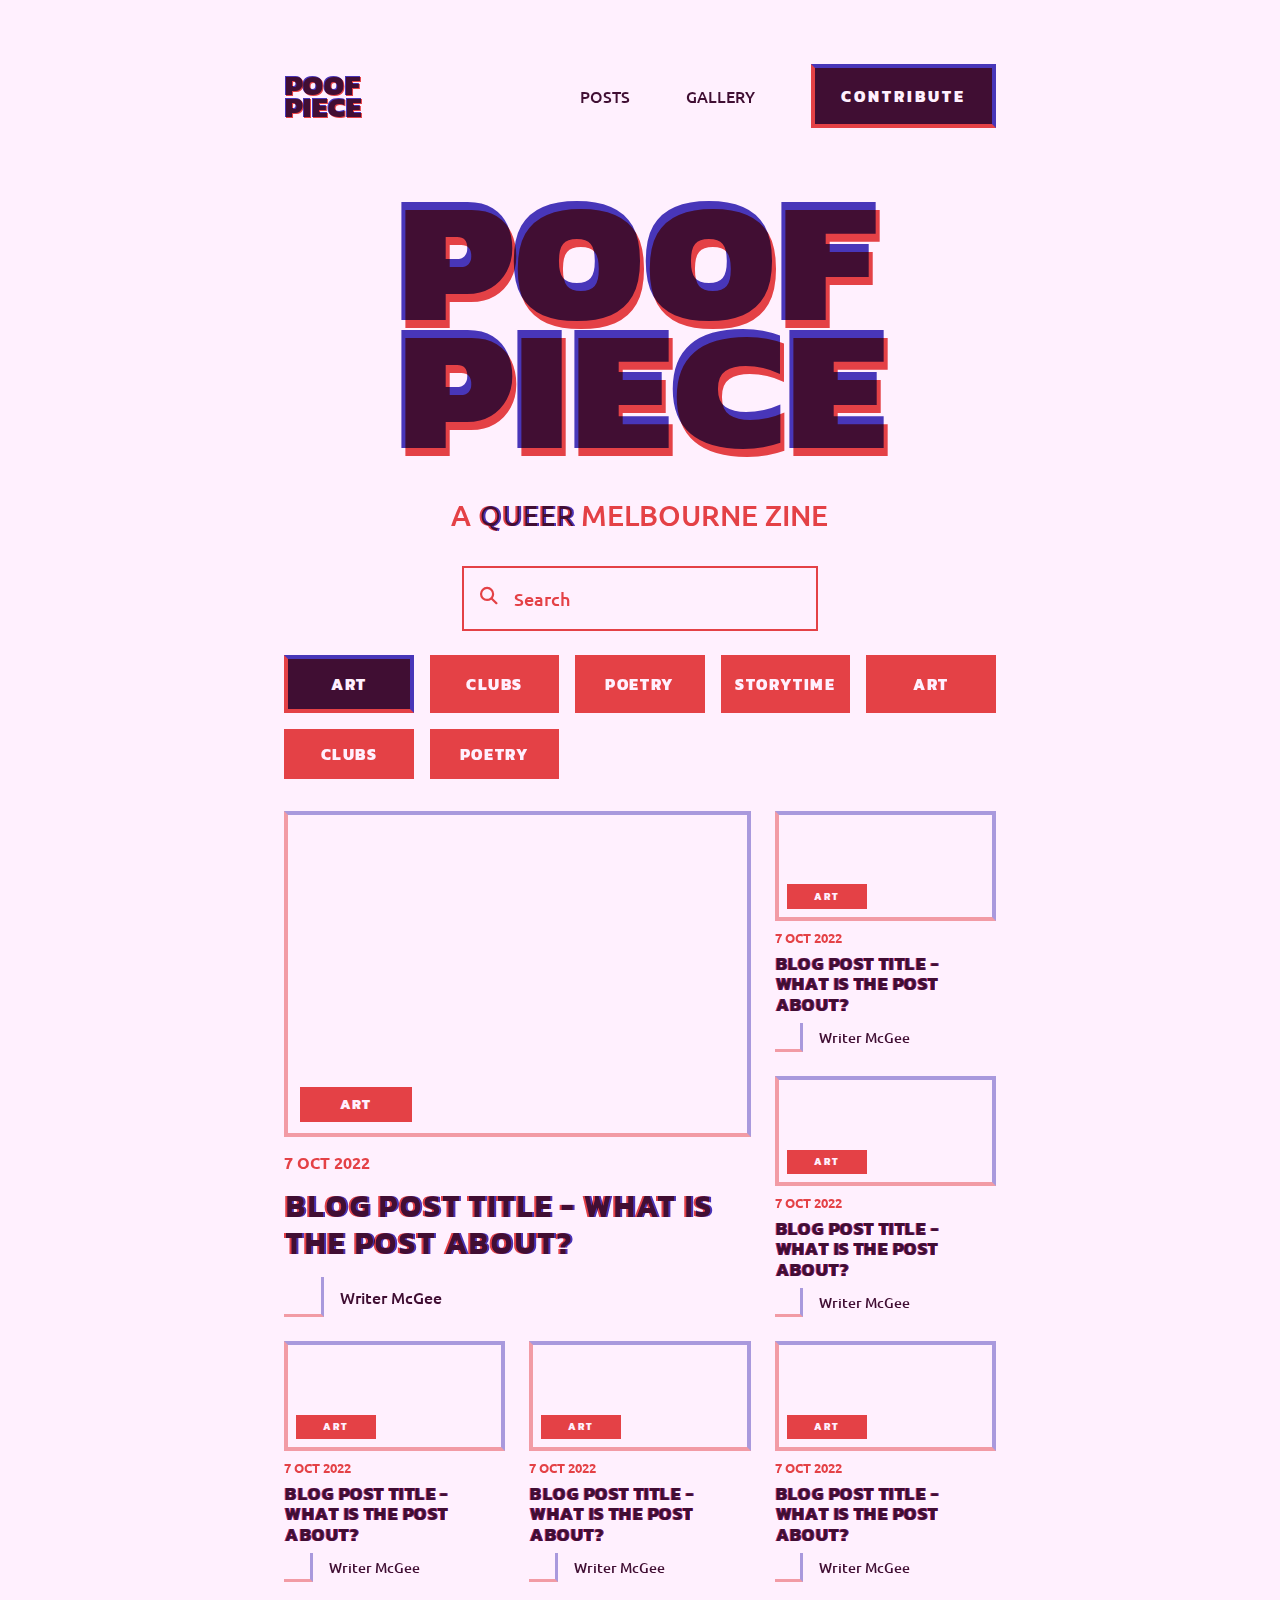
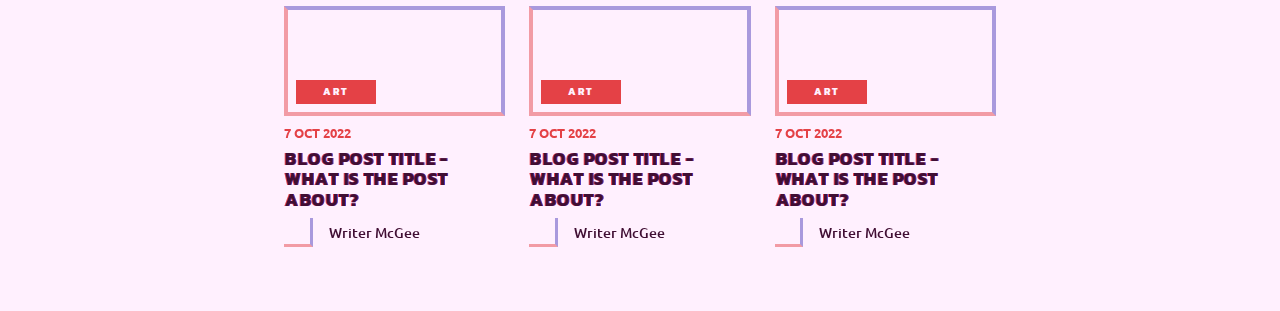
==== index.html @ 09a467b0 "first commit" ====
<!DOCTYPE html>
<html lang="en">
<head>
    <meta charset="UTF-8">
    <meta http-equiv="X-UA-Compatible" content="IE=edge">
    <meta name="viewport" content="width=device-width, initial-scale=1.0">
    <title>Poof Piece - A Melbourned Based Queer Zine</title>
    <!-- fonts -->
    <link rel="preconnect" href="https://fonts.googleapis.com">
    <link rel="preconnect" href="https://fonts.gstatic.com" crossorigin>
    <link href="https://fonts.googleapis.com/css2?family=Kanit:wght@500;600;700;800;900&family=Ubuntu:wght@300;400;500;700&display=swap" rel="stylesheet">
    <!-- font-awesome -->
    <link
      rel="stylesheet"
      href="https://cdnjs.cloudflare.com/ajax/libs/font-awesome/6.1.1/css/all.min.css"
    />
    <!-- main css -->
    <link rel="stylesheet" href="styles.css" />
    <script src="nav.js" defer></script>
</head>

<div class="grid-container">

    <header class="primary-header flex blog-header">

        <div class="poof-piece-logo">
            <a href="/index.html">
                <!-- aria-hidden makes sure screen readers dont read the duplicate text -->
                <div class="text-layer-logo back-div red small-offset">
                    <h3 aria-hidden="true">POOF</h3>
                    <h3 aria-hidden="true">PIECE</h3>
                </div>
                <div class="text-layer-logo front-div purple">
                    <h3>POOF</h3>
                    <h3>PIECE</h3>
                </div>
            </a>
        </div>

        <!-- sr-only helps accessibility for screen readers -->
        <button class="mobile-nav-toggle" aria-controls="primary-navigation" aria-expanded="false">
            <span class="sr-only">Menu</span>
            <i class="fa-solid fa-bars red back-div small-offset" id="nav-toggle-1"></i>
            <i class="fa-solid fa-bars purple front-div" id="nav-toggle-2"></i>
        </button>

        <!-- Start of navbar -->
        <nav>
             
            <ul class="primary-navigation flex" data-visible="false" id="primary-navigation">
                <div class="paper-tear-effect not-visible"></div>
                <li><a href="/index.html" class="navbar-link navbar-hover">Posts</a></li>
                <li><a href="/gallery.html" class="navbar-link navbar-hover">Gallery</a></li>
                <li><a href="#" class="navbar-link navbar-btn">Contribute</a></li>
            </ul>
 
        </nav>

    </header>

</div>

<div class="nav-black-screen not-visible"></div>

<body>

    <main>

        <div class="splash-container flex">
            <div class="poof-piece-title flex">
                <!-- aria-hidden makes sure screen readers dont read the duplicate text -->
                <div class="text-layer-logo back-div red large-offset">
                    <h1 aria-hidden="true">POOF</h1>
                    <h1 aria-hidden="true">PIECE</h1>
                </div>
                <div class="text-layer-logo front-div purple">
                    <h1>POOF</h1>
                    <h1>PIECE</h1>
                </div>
            </div>

            <h3 class="splash-subtitle">A <span>QUEER</span> MELBOURNE ZINE</h3>
        </div>

        <!-- Background images -->

        <div class="splash-background-images">
            <div class="bg-img bg-img-1"></div>
            <div class="bg-img bg-img-2"></div>
    
        </div>

        <section class="search-and-tags">
            <div class="search-bar flex">
                <i class="fa-solid fa-magnifying-glass"></i>
                <input type="text" placeholder="Search">
            </div>

            <div class="tags-container">
                <div class="tags-wrapper">
                    <div class="blog-tag tag-selected">ART</div>
                    <div class="blog-tag">clubs</div>
                    <div class="blog-tag">poetry</div>
                    <div class="blog-tag">storytime</div>
                    <div class="blog-tag">ART</div>
                    <div class="blog-tag">clubs</div>
                    <div class="blog-tag">poetry</div>
                </div>
     
            </div>
    
        </section>

        <section class="blog-posts">
            
            <!-- start of blog post -->
            <a href="/blog-post.html" class="blog-post flex highlight-post" id="article-1">
                <div class="post-image">
                    <div class="blog-post-tag">art</div>
                </div>
                <p class="blog-date">7 OCT 2022</p>
                <h3 class="blog-post-title">Blog post title - what is the post about?</h3>
                <div class="post-author flex">
                    <div class="author-image light-colour-border"></div>
                    <p class="author-name">Writer McGee</p>
                </div>

            </a>
            <!-- end of blog post -->

            <!-- start of blog post -->
            <article class="blog-post flex" id="article-2">
                <div class="post-image">
                    <div class="blog-post-tag">art</div>
                </div>
                <p class="blog-date">7 OCT 2022</p>
                <h3 class="blog-post-title">Blog post title - what is the post about?</h3>
                <div class="post-author flex">
                    <div class="author-image light-colour-border"></div>
                    <p class="author-name">Writer McGee</p>
                </div>

            </article>
            <!-- end of blog post -->

            <!-- start of blog post -->
            <article class="blog-post flex" id="article-3">
                <div class="post-image">
                    <div class="blog-post-tag">art</div>
                </div>
                <p class="blog-date">7 OCT 2022</p>
                <h3 class="blog-post-title">Blog post title - what is the post about?</h3>
                <div class="post-author flex">
                    <div class="author-image light-colour-border"></div>
                    <p class="author-name">Writer McGee</p>
                </div>

            </article>
            <!-- end of blog post -->

            <!-- start of blog post -->
            <article class="blog-post flex" id="article-4">
                <div class="post-image">
                    <div class="blog-post-tag">art</div>
                </div>
                <p class="blog-date">7 OCT 2022</p>
                <h3 class="blog-post-title">Blog post title - what is the post about?</h3>
                <div class="post-author flex">
                    <div class="author-image light-colour-border"></div>
                    <p class="author-name">Writer McGee</p>
                </div>

            </article>
            <!-- end of blog post -->

            <!-- start of blog post -->
            <article class="blog-post flex" id="article-5">
                <div class="post-image">
                    <div class="blog-post-tag">art</div>
                </div>
                <p class="blog-date">7 OCT 2022</p>
                <h3 class="blog-post-title">Blog post title - what is the post about?</h3>
                <div class="post-author flex">
                    <div class="author-image light-colour-border"></div>
                    <p class="author-name">Writer McGee</p>
                </div>

            </article>
            <!-- end of blog post -->

            <!-- start of blog post -->
            <article class="blog-post flex" id="article-6">
                <div class="post-image">
                    <div class="blog-post-tag">art</div>
                </div>
                <p class="blog-date">7 OCT 2022</p>
                <h3 class="blog-post-title">Blog post title - what is the post about?</h3>
                <div class="post-author flex">
                    <div class="author-image light-colour-border"></div>
                    <p class="author-name">Writer McGee</p>
                </div>

            </article>
            <!-- end of blog post -->

            <!-- start of blog post -->
            <article class="blog-post flex" id="article-4">
                <div class="post-image">
                    <div class="blog-post-tag">art</div>
                </div>
                <p class="blog-date">7 OCT 2022</p>
                <h3 class="blog-post-title">Blog post title - what is the post about?</h3>
                <div class="post-author flex">
                    <div class="author-image light-colour-border"></div>
                    <p class="author-name">Writer McGee</p>
                </div>

            </article>
            <!-- end of blog post -->

            <!-- start of blog post -->
            <article class="blog-post flex" id="article-5">
                <div class="post-image">
                    <div class="blog-post-tag">art</div>
                </div>
                <p class="blog-date">7 OCT 2022</p>
                <h3 class="blog-post-title">Blog post title - what is the post about?</h3>
                <div class="post-author flex">
                    <div class="author-image light-colour-border"></div>
                    <p class="author-name">Writer McGee</p>
                </div>

            </article>
            <!-- end of blog post -->

            <!-- start of blog post -->
            <article class="blog-post flex" id="article-6">
                <div class="post-image">
                    <div class="blog-post-tag">art</div>
                </div>
                <p class="blog-date">7 OCT 2022</p>
                <h3 class="blog-post-title">Blog post title - what is the post about?</h3>
                <div class="post-author flex">
                    <div class="author-image light-colour-border"></div>
                    <p class="author-name">Writer McGee</p>
                </div>

            </article>
            <!-- end of blog post -->

            
 
        </section>







    </main>

    
    
    
</body>

</html>
---- styles.css ----
* {
    box-sizing: border-box;
    margin: 0;
    padding: 0;
    font-family: 'Ubuntu', sans-serif;
}

/* Fonts */
h1, h2, h3, h4 {
    font-family: 'Kanit', sans-serif;
}

/* Default styles */

:root {
    /* colours */
    --red: #E44146;
    --purple: #4836B9;
    --light-pink: #FFF0FE;
    --light-pink2: #EADBE9;
    --dark-purple: #400E33;
    --transition: 0.3s ease-in-out all;

    /* grids */
    --desktop-grid: 2fr auto minmax(600px, 5fr) 2fr;
    --tablet-grid: 0.8fr 4fr 0.8fr;

}

body {
    background-color: var(--light-pink) !important;
    background: rgba(255, 255, 255, 0) url(/images/marjan-blan-marjanblan-_kUxT8WkoeY-unsplash.jpg) center center/cover repeat;
    overflow-x: hidden !important;
}

.flex {
    display: flex;
    gap: var(--gap, 2rem);
}

.sr-only {
    position: absolute;
    width: 1px;
    height: 1px;
    padding: 0;
    margin: -1px;
    overflow: hidden;
    clip: rect(0,0,0,0);
    border: 0;
}

/*__________________ NAVIGATION BAR __________________*/
/* Used this vid: https://www.youtube.com/watch?v=HbBMp6yUXO0&ab_channel=KevinPowell */

/* Desktop size */

.poof-piece-logo {
    /* margin: 2rem; */
}

.poof-piece-logo a {
    text-transform: uppercase;
    text-decoration: none;
}

a {
    all: unset;
    cursor: pointer;
}

.poof-piece-logo a h3 {
    font-weight: 900;
    font-size: 1.5rem;
    line-height: 75%;
}

.front-div {
    position: relative;
    mix-blend-mode: multiply;
}

.back-div {
    position: absolute;
}

.purple {
    color: var(--purple);
}

.red {
    color: var(--red);
}

.colour-border {
    border-bottom: 4px solid var(--red);
    border-left: 4px solid var(--red);
    border-top: 4px solid var(--purple);
    border-right: 4px solid var(--purple);
}

.light-colour-border {
    border-bottom: 4px solid #e441467a;
    border-left: 4px solid #e441467a;
    border-top: 4px solid #4736b976;
    border-right: 4px solid #4736b976;
}

.not-visible {
    display: none;
}


.primary-header {
    align-items: center;
    justify-content: space-between;
    margin: 2rem 0;
}

.primary-navigation li {
    list-style-type: none;
}

.navbar-link {
    color: var(--dark-purple);
    text-transform: uppercase;
    text-decoration: none;
    font-weight: 500;
}

.background-multiply {
    background-blend-mode: multiply;
}

.multiply {
    mix-blend-mode: multiply;
}

.background-red {
    background-color: var(--red);
}

.background-purple {
    background-color: var(--purple);
}

.small-offset {
    margin-top: 1px;
    margin-left: 1px;
}

.medium-offset {
    margin-top: 4px;
    margin-left: 4px;
}

.large-offset {
    margin-top: 8px;
    margin-left: 8px;
}

.mobile-nav-toggle {
    display: none;
}

/* Tablet and mobile size */

@media screen and (max-width: 1200px) {

    .primary-navigation {
        position: fixed;
        z-index: 1000;
        inset: 0 0 0 50%;
        background-color: var(--light-pink);
        flex-direction: column;
        padding: min(30vh, 8rem) 4rem min(30vh, 8rem) 2rem;
        --gap: 2rem;
        transform: translateX(100%);
        transition: var(--transition);
        
    }

    .primary-navigation .navbar-link {
        font-size: 1.2rem;
    }

    .primary-navigation[data-visible="true"] {
        transform: translateX(0%);
    }

    .mobile-nav-toggle {
        display: block;
        position: absolute;
        z-index: 9999;
        border: none;
        background-color: #400e3300;
        width: 3rem;
        aspect-ratio: 1;
        top: 2rem;
        right: 2rem;
    }

    .mobile-nav-toggle i {
        font-size: 2rem;
    }

    .nav-black-screen {
        position: fixed;
        z-index: 900;
        top: 0;
        left: 0;
        background-color: #0F000B;
        opacity: 0.9;
        width: 100vw;
        height: 100vh;
        transition: 0.3ms ease-out;
    }

    .poof-piece-logo {
        margin: 0 2rem;
    }

    .paper-tear-effect {
        background-color: red;
        background: rgba(255, 255, 255, 0) url(/images/1-pink.png) center center/cover no-repeat;
        position: inherit;
        top: 0;
        left: -8rem;
        height: 100vh;
        width: 9rem;
        z-index: -1;
        
    }
    
}

/* Tablet size */
@media screen and (min-width: 768px) {

    .primary-navigation {
        padding: min(30vh, 10rem) 10rem min(30vh, 10rem) 5rem;
        --gap: 3rem; 

    }


    .primary-navigation .navbar-link {
        font-size: 1.4rem;
    }


}

/* Desktop size */
@media screen and (min-width: 1200px) {

    .primary-navigation {
        padding: 0;
        --gap: 3.5rem; 
        align-items: center;

    }

    .grid-container {
        display: grid;
        grid-template-columns: var(--desktop-grid);
    }

    .primary-header {
        grid-column: 3;
        margin: 4rem 0;
    }

    .poof-piece-logo a h3 {
        font-size: 1.8rem;
        line-height: 75%;
    }

    .primary-navigation .navbar-link {
        font-size: 1rem;
    }

    .poof-piece-logo {
        margin: 0;
    }

    .navbar-hover::before {
        content: '';
        display: block;
        height: 5px;
        background: var(--red);
        position: absolute;
        bottom: -.8em;
        left: 0;
        right: 0;
        transform: scale(0, 1);
        mix-blend-mode: multiply;
        /* transform-origin: left; */
        transition: transform ease-in-out 255ms;
    }

    .navbar-hover::after {
        content: '';
        display: block;
        height: 5px;
        background: var(--purple);
        position: absolute;
        bottom: -.9em;
        left: 0;
        right: 0;
        transform: scale(0, 1);
        mix-blend-mode: multiply;
        /* transform-origin: left; */
        transition: transform ease-in-out 255ms;
    }

    .navbar-hover {
        position: relative;
    }

    .navbar-hover:hover::before {
        transform: scale(1, 1);
    }

    .navbar-hover:hover::after {
        transform: scale(1, 1);
    }

    .navbar-btn {
        background-color: var(--dark-purple);
        font-family: 'Kanit', sans-serif;
        font-weight: 800;
        letter-spacing: 3px;
        padding: 1rem 1.6rem;
        color: var(--light-pink);
        position: relative;
        transition: var(--transition);
        display: block;
        border-bottom: 4px solid var(--red);
        border-left: 4px solid var(--red);
        border-top: 4px solid var(--purple);
        border-right: 4px solid var(--purple);
        
        
    }

    .navbar-btn:hover {
        transform: scale(1.03);
        border-bottom: 4px solid var(--purple);
        border-left: 4px solid var(--purple);
        border-top: 4px solid var(--red);
        border-right: 4px solid var(--red);
    }


    .paper-tear-effect {
        display: none;
    }
   
}

/*__________________ SPLASH SECTION __________________*/

/* Mobile size */

main {
    padding: 0 2rem 0 2rem;
}

.splash-container {
    flex-direction: column;
    align-items: center;
    margin-top: 4rem;
}

.poof-piece-title h1 {
    font-size: calc(100vw / 3);
    font-weight: 900;
    line-height: 70%;

}

.poof-piece-title {
    justify-content: center;
}

.splash-subtitle {
    color: var(--red);
    font-family: 'Ubuntu', sans-serif;
    font-size: 1.3rem;
    font-weight: 500;
    margin-top: 1rem;
}

.splash-subtitle span {
    position: relative;
}

.splash-subtitle span::after {
    position: absolute;
    content: 'QUEER';
    top: 0;
    left: 2px;
    color: var(--purple);
    mix-blend-mode: multiply;
}

.splash-background-images {
    z-index: -999999;
}

.bg-img {
    opacity: 30%;
    mix-blend-mode: multiply;
    position: absolute;
    z-index: -999999;
}


.bg-img-1 {
    background: rgba(0, 0, 0, 0) url(images/bg_img1\ copy.png) center center/cover no-repeat;
    width: 50vw;
    height: 60vh;
    top: 0;
    left: 0;
}
    
.bg-img-2 {
    background: rgba(0, 0, 0, 0) url(images/bg_img2\ copy.png) center center/cover no-repeat;
    width: 40vw;
    height: 30vh;
    top: 0;
    left: 10rem;
}



/* Tablet size */
@media screen and (min-width: 768px) {

    main {
        display: grid;
        grid-template-columns: var(--tablet-grid);
        padding: 0;
    }

    .splash-container {
        grid-column: 2;
        margin-top: 2rem;
    }

    .poof-piece-title h1 {
        font-size: calc(100vw / 5);
    }

    .splash-subtitle {
        font-size: 1.8rem;
    }
        
    .bg-img-2 {
        width: 30vw;
        height: 20vh;
        left: 15rem;
    }

    .poof-piece-title {
        z-index: -1;
    }

}

/* Desktop size */
@media screen and (min-width: 1200px) {

    main {
        grid-template-columns: var(--desktop-grid);
    }

    .splash-container {
        grid-column: 3;
        overflow: hidden;
        margin-top: 0;
        
    }

    .poof-piece-title h1 {
        font-size: calc(100vw / 7);
    }
    
}

/*__________________ SEARCH AND TAGS SECTION __________________*/

/* Mobile size */

input {
    all: unset;
}

.search-bar input {
    display: flex;
    width: 100%;
}

.search-bar input::placeholder {
    color: var(--red);
}

.search-bar {
    --gap: 1rem;
    border: 2px solid var(--red);
    padding: 1.2rem 1rem;
    margin-top: 2rem;
    color: var(--dark-purple);
    font-weight: 500;
    font-size: 1.1rem;
}

.search-bar i {
    color: var(--red);
}

.tags-wrapper {
    max-height: 4rem;
    display: flex;
    overflow-x: auto;
    overflow-y: visible;
    position: relative;
    margin-top: 3.5rem;
    bottom: 2rem;
    /* left: 1rem; */
    gap: 1rem;
    /* background-color: blue; */
    /* width: 100vw; */
    overflow-y: visible;
}

.tags-wrapper::-webkit-scrollbar {
    width: 0px;
}

.blog-tag {
    color: var(--light-pink);
    display: flex;
    background-color: var(--red);
    font-family: 'Kanit', sans-serif;
    letter-spacing: 0.1em;
    font-size: 1.2rem;
    text-transform: uppercase;
    align-items: center;
    justify-content: center;
    padding-top: 0.8rem;
    padding-bottom: 0.8rem;
    padding-left: 0.5rem;
    padding-right: 0.5rem;
    min-width: 9rem;
    font-weight: 800;
    text-align: center;
    transition: var(--transition);
    overflow-y: visible;
    cursor: pointer;
}

.blog-tag:hover {
    transform: scale(1.04);
    background-color: var(--dark-purple);
    
}

.tag-selected {
    background-color: #400E33;
    position: relative;
    overflow-y: visible;
    border-bottom: 4px solid var(--red);
    border-left: 4px solid var(--red);
    border-top: 4px solid var(--purple);
    border-right: 4px solid var(--purple);

}

/* Tablet size */
@media screen and (min-width: 768px) {

    .search-and-tags {
        display: flex;
        grid-column: 2;
        justify-content: center;
        flex-direction: column;
        align-items: center;
    }

    .search-bar {
        width: 60%;
    }

    .tags-wrapper {
        display: grid;
        grid-template-columns: 1fr 1fr 1fr 1fr;
        overflow-x: unset;
        max-height: unset;
    }

    .tags-container {
        width: 100%;
    }

    .blog-tag {
        font-size: 1rem;
        min-width: unset;
    }
}

/* Desktop size */
@media screen and (min-width: 1200px) {

    .search-and-tags {
        grid-column: 3;
    }

    .search-bar {
        width: 50%;
    }

    .tags-wrapper {
        grid-template-columns: 1fr 1fr 1fr 1fr 1fr;
    }
}

/*__________________ BLOG POSTS SECTION __________________*/

/* Mobile size */

.blog-post {
    flex-direction: column;
    --gap: 0.5rem;
    margin-bottom: 1.5rem;
    cursor: pointer;
    transition: var(--transition);
    justify-content: space-between;
}

.post-image {
    width: 100%;
    background-color: red;
    aspect-ratio: 1 / 0.5;
    background: rgb(255, 255, 255) url(/images/image-solid.png) center center/cover no-repeat;
    position: relative;
    border-bottom: 4px solid #e441467a;
    border-left: 4px solid #e441467a;
    border-top: 4px solid #4736b976;
    border-right: 4px solid #4736b976;
}

/* Individual post images */

#article-1 .post-image {
    background: rgba(255, 255, 255, 0) url(/images/pascal-bernardon-67sx2qVE048-unsplash.jpg) center center/cover no-repeat;
}

#article-2 .post-image {
    background: rgba(255, 255, 255, 0) url(/images/europeana-5TK1F5VfdIk-unsplash.jpg) center center/cover no-repeat;
}

#article-3 .post-image {
    background: rgba(255, 255, 255, 0) url(/images/monica-garniga-XClNDg9Z9Ag-unsplash.jpg) center center/cover no-repeat;
}

#article-4 .post-image {
    background: rgba(255, 255, 255, 0) url(/images/mika-dUaf3cHs9Xk-unsplash.jpg) center center/cover no-repeat;
}

#article-5 .post-image {
    background: rgba(255, 255, 255, 0) url(/images/jens-schwan-7-TyF05u5Ww-unsplash.jpg) center center/cover no-repeat;
}

#article-6 .post-image {
    background: rgba(255, 255, 255, 0) url(/images/ankit-verma--k8CMLIhG6E-unsplash.jpg) center center/cover no-repeat;
}

.blog-post-tag {
    background-color: var(--red);
    color: var(--light-pink);
    display: flex;
    width: 7rem;
    position: absolute;
    bottom: 0;
    margin-bottom: 0.7rem;
    margin-left: 0.7rem;
    align-items: center;
    justify-content: center;
    padding-top: 0.4rem;
    padding-bottom: 0.4rem;
    font-family: 'Kanit', sans-serif;
    text-transform: uppercase;
    font-weight: 800;
    font-size: 0.9rem;
    letter-spacing: 1px;
}

.blog-date {
    color: var(--red);
    font-weight: 700;
    margin-top: 0.5rem;
}

.blog-post-title {
    text-transform: uppercase;
    font-weight: 800;
    font-size: 1.7rem;
    letter-spacing: 0.025em;
    line-height: 115%;
    color: var(--red);
    position: relative;
}

.blog-post-title::after {
    position: absolute;
    content: 'Blog post title - what is the post about?';
    top: 0;
    left: 2px;
    color: var(--purple);
    mix-blend-mode: multiply;
}

.post-author {
    align-items: center;
    --gap: 1rem;
}

.author-image {
    background-color: #400E33;
    height: 2.5rem;
    aspect-ratio: 1 / 1;
    background: rgba(255, 255, 255, 0) url(/images/michael-dam-mEZ3PoFGs_k-unsplash.jpg) center center/cover no-repeat;
    border-width: 3px;
    border-top: unset;
    border-left: unset;
}

.author-name {
    color: var(--dark-purple);
    font-weight: 500;
}

/* Tablet size */
@media screen and (min-width: 768px) {

    .blog-posts {
        grid-column: 2;
        display: grid;
        grid-template-columns: 1fr 1fr 1fr 1fr 1fr 1fr;
        gap: 1.5rem;
        margin-bottom: 4rem;
    }

    .blog-post {
        grid-column: span 2;
        margin-bottom: unset;
    }

    .blog-post-title {
        font-size: 1.1rem;
    }

    .blog-post-title::after {
        left: 1px;
    }

    .blog-date {
        font-size: 0.8rem;
        margin-top: unset;
    }

    .author-image {
        height: 1.8rem;
    }

    .blog-post-tag {
        font-size: 0.6rem;
        margin-bottom: 0.5rem;
        margin-left: 0.5rem;
        letter-spacing: 2px;
        width: 5rem;
        padding-top: 0.3rem;
        padding-bottom: 0.3rem;
    }

    .author-name {
        font-size: 0.9rem;
    }

    /* Highlighted post */

    .highlight-post {
        grid-column: 1 / span 4;
        grid-row: 1 / span 2;
    }

    .highlight-post .blog-post-tag {
        width: 7rem;
        margin-bottom: 0.7rem;
        margin-left: 0.7rem;
        padding-top: 0.4rem;
        padding-bottom: 0.4rem;
        font-weight: 800;
        font-size: 0.9rem;
        letter-spacing: 1px;
    }

    .highlight-post .blog-post-title::after {
        left: 2px;
    }

    .highlight-post .post-image {
        aspect-ratio: 1 / 0.7;
    }

    .highlight-post .blog-post-title {
        font-size: 2rem;
    }

    .highlight-post .blog-date {
        font-size: 1rem;
    }

    .highlight-post .author-image {
        height: 2.5rem;
    }

    .highlight-post .author-name {
        font-size: 1rem;
    }
}

/* Desktop size */
@media screen and (min-width: 1200px) {

    .blog-posts {
        grid-column: 3;
    }
}

/*__________________ ART GALLERY __________________*/

/* Mobile size */

.gallery-title {
    font-weight: 900;
    font-size: 3rem;
    line-height: 100%;
    color: var(--red);
    position: relative;
}

.gallery-title::after {
    position: absolute;
    content: 'ART GALLERY';
    top: 0;
    left: 3px;
    color: var(--purple);
    mix-blend-mode: multiply;
}

.gallery-subtitle {
    color: var(--dark-purple);
    font-weight: 500;
    margin-top: 1rem;
    margin-bottom: 2rem;
}

.gallery-grid {
    width: 100%;
    display: grid;
    grid-template-columns: 1fr 1fr;
}

.gallery-img {
    background-color: red;
    aspect-ratio: 1 / 1;
    position: relative;
    transition: var(--transition);
    cursor: pointer;
}

.gallery-img-info {
    transition: var(--transition);
    position: absolute;
    width: 100%;
    height: 100%;
    background-color: var(--dark-purple);
    opacity: 0;
    z-index: 1;
    display: flex;
    align-items: center;
    justify-content: center;
    flex-direction: column;
    gap: 1rem;
}

.gallery-img-info h4, h5 {
    opacity: 1;
    color: var(--light-pink);
}

.gallery-img-info h4 {
    text-transform: uppercase;
    font-weight: 800;
    font-size: 1.3rem;
    position: relative;
}

.gallery-img-info h4::after {
    position: absolute;
    z-index: -1;
    content: 'ARTWORK NAME';
    top: 2px;
    left: 0px;
    color: var(--red);
}

.gallery-img-info h5 {
    font-weight: 500;
    font-size: 1.1rem;
    position: relative;
}

.gallery-img-info h5::after {
    position: absolute;
    z-index: -1;
    content: 'Artist Name';
    top: 2px;
    left: 0px;
    color: var(--purple);
}

.gallery-img:hover .gallery-img-info {
    opacity: 0.85;
}

/* Individual post images */

#image-1 {
    background: rgba(255, 255, 255, 0) url(/images/pascal-bernardon-67sx2qVE048-unsplash.jpg) center center/cover no-repeat;
}

#image-2 {
    background: rgba(255, 255, 255, 0) url(/images/europeana-5TK1F5VfdIk-unsplash.jpg) center center/cover no-repeat;
}

#image-3 {
    background: rgba(255, 255, 255, 0) url(/images/monica-garniga-XClNDg9Z9Ag-unsplash.jpg) center center/cover no-repeat;
}

#image-4 {
    background: rgba(255, 255, 255, 0) url(/images/mika-dUaf3cHs9Xk-unsplash.jpg) center center/cover no-repeat;
}

#image-5 {
    background: rgba(255, 255, 255, 0) url(/images/jens-schwan-7-TyF05u5Ww-unsplash.jpg) center center/cover no-repeat;
}

#image-6 {
    background: rgba(255, 255, 255, 0) url(/images/ankit-verma--k8CMLIhG6E-unsplash.jpg) center center/cover no-repeat;
}

/* Tablet size */
@media screen and (min-width: 768px) {

    .gallery {
        grid-column: 2;
    }

    .gallery-title {
        font-size: 4rem;
    }

    .gallery-subtitle {
        font-size: 1.2rem;
    }

    .gallery-grid {
        margin-top: 2rem;
        grid-template-columns: 1fr 1fr 1fr;
    }
}

/* Desktop size */
@media screen and (min-width: 1200px) {

    .gallery {
        grid-column: 3;
    }

    .gallery-grid {
        grid-template-columns: 1fr 1fr 1fr 1fr;
    }

    .gallery-title {
        font-size: 4.5rem;
    }
}

/*__________________ IMAGE ZOOM SECTION __________________*/

/* Mobile size */

.image-display[data-visible="false"] {
    display: none;
}

.image-display[data-visible="true"] {
    display: block;
}

.image-zoom {
    position: fixed;
    z-index: 9999;
    top: 0;
    left: 0;
    background-color: #0F000B;
    opacity: 0.9;
    width: 100vw;
    height: 100vh;
    transition: 0.3ms ease-out;
}

.image-popup {
    position: fixed;
    z-index: 99999;
    background-color: var(--light-pink);
    left: 50%;
    top: 50%;
    transform: translate(-50%, -50%);
    width: calc(100vw - 4rem);
    /* height: 70vh; */
}

.paper-rip-image {
    position: absolute;
    bottom: -40px;
    width: 100%;
    height: 5rem;
    background: rgba(255, 255, 255, 0) url(/images/1-pink-rotated.png) center center/cover no-repeat;
}

.image-popup-image {
    position: relative;
    width: 100%;
    aspect-ratio: 1 / 1;
    background: rgba(255, 255, 255, 0) url(/images/pascal-bernardon-67sx2qVE048-unsplash.jpg) center center/cover no-repeat;
}

.image-popup-info {
    position: relative;
    padding: 2rem;
    z-index: 99999;
    color: black;
}

.image-popup-info h3 {
    text-transform: uppercase;
    color: var(--red);
    font-size: 1.4rem;
    position: relative;
    margin-bottom: 1.5rem;
}

.image-popup-info h3::after {
    position: absolute;
    content: 'Artwork title Artwork Title';
    top: 1px;
    left: 1px;
    color: var(--purple);
    mix-blend-mode: multiply;
}

.image-popup-info .post-author p {
    font-weight: 500;
}

.image-exit-btn {
    background-color: #400e33af;
    color: var(--light-pink);
    position: absolute;
    border-radius: 500px;
    top: 0;
    right: 0;
    margin: 1rem;
    height: 2rem;
    cursor: pointer;
    display: flex;
    aspect-ratio: 1 / 1;
    justify-content: center;
    align-items: center;
    font-size: 0.7rem;
}

/* Tablet size */
@media screen and (min-width: 768px) {

    .image-popup {
        width: 60vw;
    }
}

/* Desktop size */
@media screen and (min-width: 1200px) {

    .image-popup {
        width: 35vw;
    }
}

/*__________________ BLOG POST __________________*/

/* Mobile size */

.paper-rip-nav {
    position: absolute;
    top: 0;
    left: 0;
    right: 0;
    height: 10rem;
    width: 100vw;
    background: rgba(255, 255, 255, 0) url(/images/1-pink-rotated2.png) center center/cover no-repeat;
}

.blog-post-image {
    width: 100vw;
    height: 45vh;
    background: rgba(255, 255, 255, 0) url(/images/pascal-bernardon-67sx2qVE048-unsplash.jpg) center center/cover no-repeat;
    position: relative;
    z-index: -1;
    bottom: 3rem;
}

.paper-rip-under-image {
    width: 100%;
    position: absolute;
    bottom: -7.3rem;
    height: 15rem;
    background: rgba(255, 255, 255, 0) url(/images/1-pink-rotated-gradient.png) center center/cover no-repeat;
}

.blog-post-page .blog-tag {
    overflow-y: unset;
    min-width: unset;
    font-size: 1rem;
    width: 8rem;
    padding: 0.3rem 0.5rem 0.3rem 0.5rem;
    bottom: 2rem;
}

.blog-post-page h1 {
    font-size: 2rem;
    line-height: 100%;
    font-weight: 800;
    color: var(--red);
    position: relative;
    bottom: 1rem;

}

.blog-post-page h1::after {
    position: absolute;
    content: 'ARTICLE TITLE ARTICLE ARTICLE ARTICLE';
    top: 1px;
    left: 1px;
    color: var(--purple);
    mix-blend-mode: multiply;
    
}

.blog-post-page .blog-date {
    font-size: 1rem;
}

.blog-post-page .post-author {
    margin-top: 2.5rem;
}

.blog-content {
    margin-top: 3rem;
    margin-bottom: 10rem; 
    color: var(--dark-purple);
}

.blog-content h2 {
    font-family: 'Ubuntu', sans-serif;
    font-weight: 500;
    margin-bottom: 2rem;
    margin-top: 2.5rem;
    font-size: 1.7rem;
}

.blog-content p {
    font-weight: 400;
    font-size: 1.1rem;
    line-height: 150%;
    margin-bottom: 2rem;
}

.blog-post-img {
    background: rgba(0, 0, 0, 0) url(images/ed-leszczynskl-Ar6eXpQaCwk-unsplash.jpg) center center/cover no-repeat;
    width: 100%;
    aspect-ratio: 2 / 1;
}

/* Tablet size */
@media screen and (min-width: 768px) {
    .blog-post-page {
        grid-column: 2;
    }

    .blog-post-image {
        height: 50vh;
    }

    .blog-post-page h1 {
        font-size: 3rem;
    }

    .blog-post-page .blog-date {
        margin-top: 1rem;
        font-size: 1.3rem;
    }

    .blog-post-page .post-author p {
        font-size: 1.1rem;
        font-weight: 500;
    }

    .blog-content p {
        font-size: 1.2rem;
    }

    .img-container {
        margin-top: 4rem;
        margin-bottom: 4rem;
        width: 100%;
        display: flex;
        justify-content: center;

    }

    .blog-post-img {
        width: 80%;
    }

    

}

/* Desktop size */
@media screen and (min-width: 1200px) {

    .paper-rip-nav {
        height: 18rem;
    }

    .blog-post-image {
        height: 65vh;
    }

    .blog-post-page {
        grid-column: 3;
    }

    .blog-post-page h1 {
        font-size: 3.5rem;
    }

    .blog-content h2 {
        font-family: 'Ubuntu', sans-serif;
        font-weight: 500;
        margin-bottom: 1rem;
        font-size: 2rem;
    }

    .blog-post-img {
        width: 70%;
    }
    
    
}
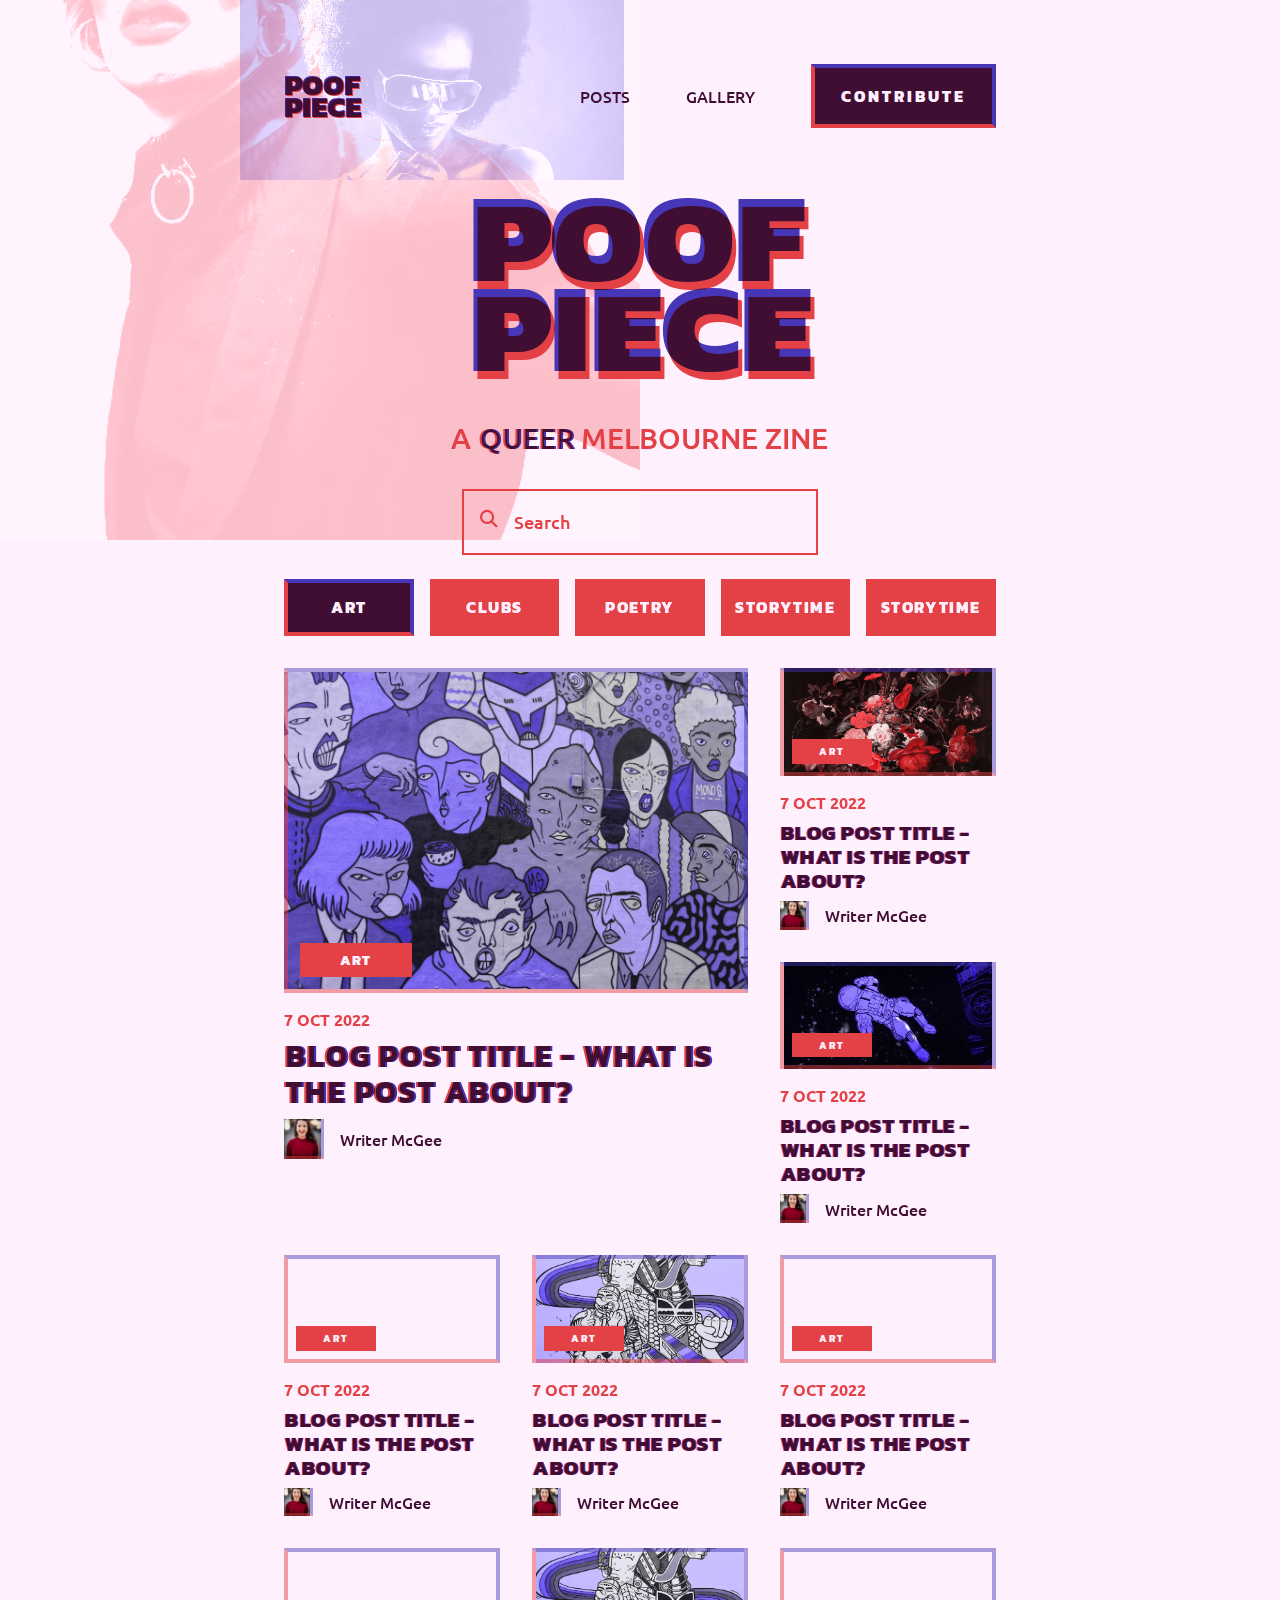
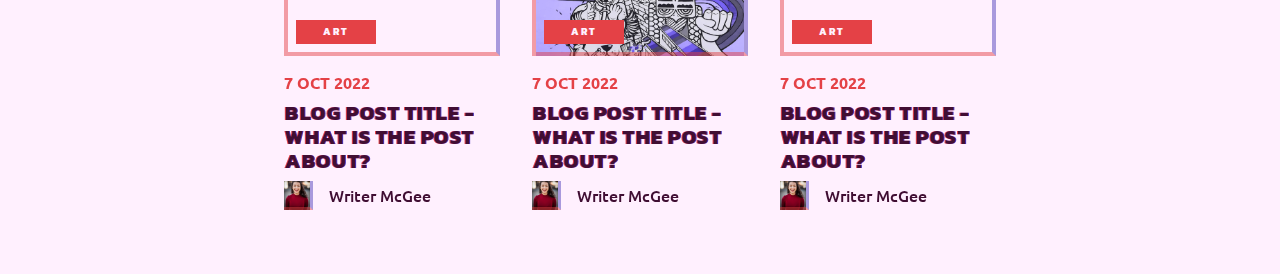
==== commit 16951acb: "reducing file size of images" ====
--- a/index.html
+++ b/index.html
@@ -102,9 +102,7 @@
                     <div class="blog-tag">clubs</div>
                     <div class="blog-tag">poetry</div>
                     <div class="blog-tag">storytime</div>
-                    <div class="blog-tag">ART</div>
-                    <div class="blog-tag">clubs</div>
-                    <div class="blog-tag">poetry</div>
+                    <div class="blog-tag">storytime</div>
                 </div>
      
             </div>
--- a/styles.css
+++ b/styles.css
@@ -449,7 +449,7 @@
     }
 
     .poof-piece-title h1 {
-        font-size: calc(100vw / 5);
+        font-size: calc(100vw / 7);
     }
 
     .splash-subtitle {
@@ -483,7 +483,7 @@
     }
 
     .poof-piece-title h1 {
-        font-size: calc(100vw / 7);
+        font-size: calc(100vw / 10);
     }
     
 }
@@ -635,7 +635,7 @@
     margin-bottom: 1.5rem;
     cursor: pointer;
     transition: var(--transition);
-    justify-content: space-between;
+    /* justify-content: space-between; */
 }
 
 .post-image {
@@ -748,7 +748,7 @@
         grid-column: 2;
         display: grid;
         grid-template-columns: 1fr 1fr 1fr 1fr 1fr 1fr;
-        gap: 1.5rem;
+        gap: 2rem;
         margin-bottom: 4rem;
     }
 
@@ -758,7 +758,7 @@
     }
 
     .blog-post-title {
-        font-size: 1.1rem;
+        font-size: 1.3rem;
     }
 
     .blog-post-title::after {
@@ -766,8 +766,8 @@
     }
 
     .blog-date {
-        font-size: 0.8rem;
-        margin-top: unset;
+        font-size: 1rem;
+        /* margin-top: unset; */
     }
 
     .author-image {
@@ -785,14 +785,15 @@
     }
 
     .author-name {
-        font-size: 0.9rem;
+        font-size: 1rem;
     }
 
     /* Highlighted post */
 
     .highlight-post {
-        grid-column: 1 / span 4;
-        grid-row: 1 / span 2;
+        grid-column: span 4;
+        grid-row: span 2;
+
     }
 
     .highlight-post .blog-post-tag {
@@ -1246,6 +1247,11 @@
         width: 80%;
     }
 
+    .blog-content h2 {
+        margin-bottom: 3rem;
+        margin-top: 4rem;
+    }
+
     
 
 }
@@ -1270,9 +1276,7 @@
     }
 
     .blog-content h2 {
-        font-family: 'Ubuntu', sans-serif;
-        font-weight: 500;
-        margin-bottom: 1rem;
+        margin-bottom: 3rem;
         font-size: 2rem;
     }
 
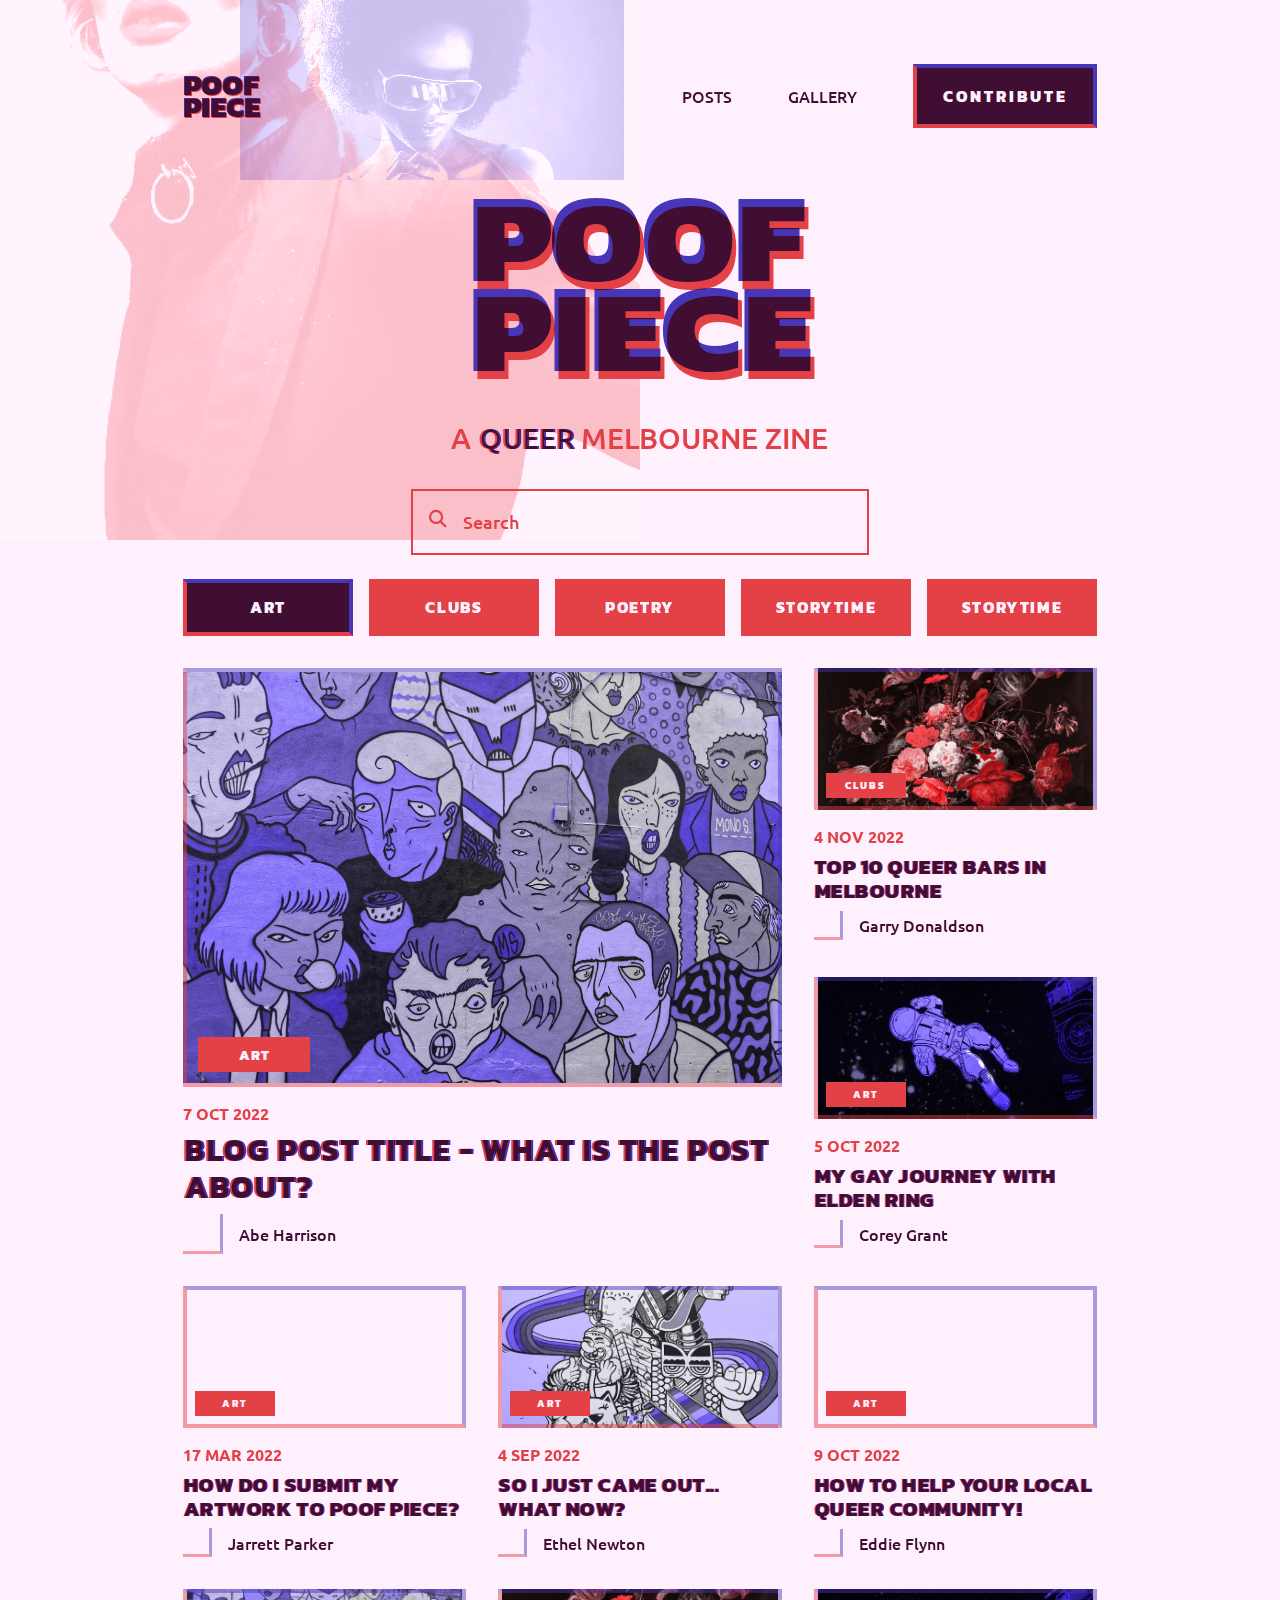
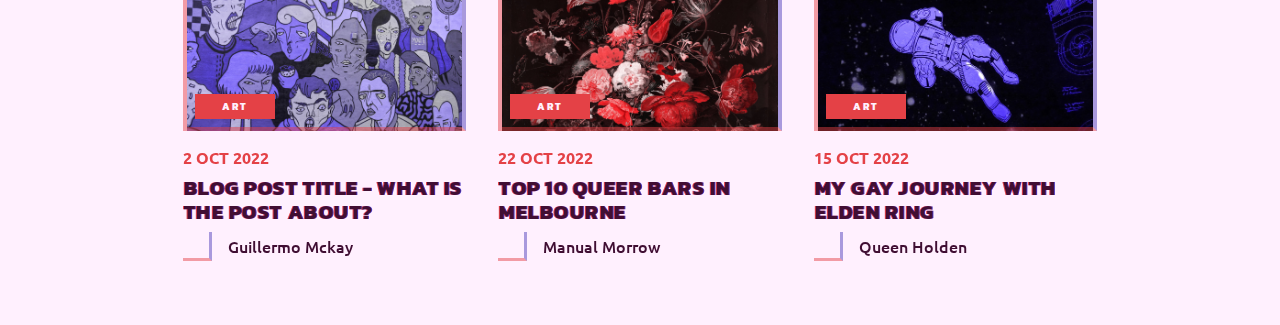
==== commit 8ca68356: "Finishing touches" ====
--- a/index.html
+++ b/index.html
@@ -112,135 +112,135 @@
         <section class="blog-posts">
             
             <!-- start of blog post -->
-            <a href="/blog-post.html" class="blog-post flex highlight-post" id="article-1">
+            <a href="/blog-post.html" class="blog-post flex highlight-post article-1" id="article-1">
                 <div class="post-image">
                     <div class="blog-post-tag">art</div>
                 </div>
                 <p class="blog-date">7 OCT 2022</p>
                 <h3 class="blog-post-title">Blog post title - what is the post about?</h3>
                 <div class="post-author flex">
-                    <div class="author-image light-colour-border"></div>
-                    <p class="author-name">Writer McGee</p>
+                    <div class="author-image light-colour-border" id="author-1"></div>
+                    <p class="author-name">Abe Harrison</p>
                 </div>
 
             </a>
             <!-- end of blog post -->
 
             <!-- start of blog post -->
-            <article class="blog-post flex" id="article-2">
-                <div class="post-image">
-                    <div class="blog-post-tag">art</div>
-                </div>
-                <p class="blog-date">7 OCT 2022</p>
+            <article class="blog-post flex article-2" id="article-2">
+                <div class="post-image">
+                    <div class="blog-post-tag">clubs</div>
+                </div>
+                <p class="blog-date">4 NOV 2022</p>
+                <h3 class="blog-post-title">TOP 10 QUEER BARS IN MELBOURNE</h3>
+                <div class="post-author flex">
+                    <div class="author-image light-colour-border" id="author-2"></div>
+                    <p class="author-name">Garry Donaldson</p>
+                </div>
+
+            </article>
+            <!-- end of blog post -->
+
+            <!-- start of blog post -->
+            <article class="blog-post flex article-3" id="article-3">
+                <div class="post-image">
+                    <div class="blog-post-tag">art</div>
+                </div>
+                <p class="blog-date">5 OCT 2022</p>
+                <h3 class="blog-post-title">MY GAY JOURNEY WITH ELDEN RING</h3>
+                <div class="post-author flex">
+                    <div class="author-image light-colour-border" id="author-3"></div>
+                    <p class="author-name">Corey Grant</p>
+                </div>
+
+            </article>
+            <!-- end of blog post -->
+
+            <!-- start of blog post -->
+            <article class="blog-post flex article-4" id="article-4">
+                <div class="post-image">
+                    <div class="blog-post-tag">art</div>
+                </div>
+                <p class="blog-date">17 MAR 2022</p>
+                <h3 class="blog-post-title">HOW DO I SUBMIT MY ARTWORK TO POOF PIECE?</h3>
+                <div class="post-author flex">
+                    <div class="author-image light-colour-border" id="author-4"></div>
+                    <p class="author-name">Jarrett Parker</p>
+                </div>
+
+            </article>
+            <!-- end of blog post -->
+
+            <!-- start of blog post -->
+            <article class="blog-post flex article-5" id="article-5">
+                <div class="post-image">
+                    <div class="blog-post-tag">art</div>
+                </div>
+                <p class="blog-date">4 SEP 2022</p>
+                <h3 class="blog-post-title">SO I JUST CAME OUT... WHAT NOW?</h3>
+                <div class="post-author flex">
+                    <div class="author-image light-colour-border" id="author-5"></div>
+                    <p class="author-name">Ethel Newton</p>
+                </div>
+
+            </article>
+            <!-- end of blog post -->
+
+            <!-- start of blog post -->
+            <article class="blog-post flex article-6" id="article-6">
+                <div class="post-image">
+                    <div class="blog-post-tag">art</div>
+                </div>
+                <p class="blog-date">9 OCT 2022</p>
+                <h3 class="blog-post-title">HOW TO HELP YOUR LOCAL QUEER COMMUNITY!</h3>
+                <div class="post-author flex">
+                    <div class="author-image light-colour-border" id="author-6"></div>
+                    <p class="author-name">Eddie Flynn</p>
+                </div>
+
+            </article>
+            <!-- end of blog post -->
+
+            <!-- start of blog post -->
+            <article class="blog-post flex article-1" id="article-4">
+                <div class="post-image">
+                    <div class="blog-post-tag">art</div>
+                </div>
+                <p class="blog-date">2 OCT 2022</p>
                 <h3 class="blog-post-title">Blog post title - what is the post about?</h3>
                 <div class="post-author flex">
-                    <div class="author-image light-colour-border"></div>
-                    <p class="author-name">Writer McGee</p>
-                </div>
-
-            </article>
-            <!-- end of blog post -->
-
-            <!-- start of blog post -->
-            <article class="blog-post flex" id="article-3">
-                <div class="post-image">
-                    <div class="blog-post-tag">art</div>
-                </div>
-                <p class="blog-date">7 OCT 2022</p>
-                <h3 class="blog-post-title">Blog post title - what is the post about?</h3>
-                <div class="post-author flex">
-                    <div class="author-image light-colour-border"></div>
-                    <p class="author-name">Writer McGee</p>
-                </div>
-
-            </article>
-            <!-- end of blog post -->
-
-            <!-- start of blog post -->
-            <article class="blog-post flex" id="article-4">
-                <div class="post-image">
-                    <div class="blog-post-tag">art</div>
-                </div>
-                <p class="blog-date">7 OCT 2022</p>
-                <h3 class="blog-post-title">Blog post title - what is the post about?</h3>
-                <div class="post-author flex">
-                    <div class="author-image light-colour-border"></div>
-                    <p class="author-name">Writer McGee</p>
-                </div>
-
-            </article>
-            <!-- end of blog post -->
-
-            <!-- start of blog post -->
-            <article class="blog-post flex" id="article-5">
-                <div class="post-image">
-                    <div class="blog-post-tag">art</div>
-                </div>
-                <p class="blog-date">7 OCT 2022</p>
-                <h3 class="blog-post-title">Blog post title - what is the post about?</h3>
-                <div class="post-author flex">
-                    <div class="author-image light-colour-border"></div>
-                    <p class="author-name">Writer McGee</p>
-                </div>
-
-            </article>
-            <!-- end of blog post -->
-
-            <!-- start of blog post -->
-            <article class="blog-post flex" id="article-6">
-                <div class="post-image">
-                    <div class="blog-post-tag">art</div>
-                </div>
-                <p class="blog-date">7 OCT 2022</p>
-                <h3 class="blog-post-title">Blog post title - what is the post about?</h3>
-                <div class="post-author flex">
-                    <div class="author-image light-colour-border"></div>
-                    <p class="author-name">Writer McGee</p>
-                </div>
-
-            </article>
-            <!-- end of blog post -->
-
-            <!-- start of blog post -->
-            <article class="blog-post flex" id="article-4">
-                <div class="post-image">
-                    <div class="blog-post-tag">art</div>
-                </div>
-                <p class="blog-date">7 OCT 2022</p>
-                <h3 class="blog-post-title">Blog post title - what is the post about?</h3>
-                <div class="post-author flex">
-                    <div class="author-image light-colour-border"></div>
-                    <p class="author-name">Writer McGee</p>
-                </div>
-
-            </article>
-            <!-- end of blog post -->
-
-            <!-- start of blog post -->
-            <article class="blog-post flex" id="article-5">
-                <div class="post-image">
-                    <div class="blog-post-tag">art</div>
-                </div>
-                <p class="blog-date">7 OCT 2022</p>
-                <h3 class="blog-post-title">Blog post title - what is the post about?</h3>
-                <div class="post-author flex">
-                    <div class="author-image light-colour-border"></div>
-                    <p class="author-name">Writer McGee</p>
-                </div>
-
-            </article>
-            <!-- end of blog post -->
-
-            <!-- start of blog post -->
-            <article class="blog-post flex" id="article-6">
-                <div class="post-image">
-                    <div class="blog-post-tag">art</div>
-                </div>
-                <p class="blog-date">7 OCT 2022</p>
-                <h3 class="blog-post-title">Blog post title - what is the post about?</h3>
-                <div class="post-author flex">
-                    <div class="author-image light-colour-border"></div>
-                    <p class="author-name">Writer McGee</p>
+                    <div class="author-image light-colour-border" id="author-7"></div>
+                    <p class="author-name">Guillermo Mckay</p>
+                </div>
+
+            </article>
+            <!-- end of blog post -->
+
+            <!-- start of blog post -->
+            <article class="blog-post flex article-2">
+                <div class="post-image">
+                    <div class="blog-post-tag">art</div>
+                </div>
+                <p class="blog-date">22 OCT 2022</p>
+                <h3 class="blog-post-title">TOP 10 QUEER BARS IN MELBOURNE</h3>
+                <div class="post-author flex">
+                    <div class="author-image light-colour-border" id="author-8"></div>
+                    <p class="author-name">Manual Morrow</p>
+                </div>
+
+            </article>
+            <!-- end of blog post -->
+
+            <!-- start of blog post -->
+            <article class="blog-post flex article-3" id="article-6">
+                <div class="post-image">
+                    <div class="blog-post-tag">art</div>
+                </div>
+                <p class="blog-date">15 OCT 2022</p>
+                <h3 class="blog-post-title">MY GAY JOURNEY WITH ELDEN RING</h3>
+                <div class="post-author flex">
+                    <div class="author-image light-colour-border" id="author-9"></div>
+                    <p class="author-name">Queen Holden</p>
                 </div>
 
             </article>
--- a/styles.css
+++ b/styles.css
@@ -22,8 +22,9 @@
     --transition: 0.3s ease-in-out all;
 
     /* grids */
-    --desktop-grid: 2fr auto minmax(600px, 5fr) 2fr;
-    --tablet-grid: 0.8fr 4fr 0.8fr;
+    --large-screen-grid: 1.5fr auto minmax(600px, 5fr) 1.5fr;
+    --desktop-grid: 1fr auto minmax(600px, 5fr) 1fr;
+    --tablet-grid: 0.5fr 4fr 0.5fr;
 
 }
 
@@ -487,6 +488,17 @@
     }
     
 }
+
+/* Large desktop size */
+@media screen and (min-width: 1500px) {
+
+    main {
+        grid-template-columns: var(--large-screen-grid);
+    }
+
+}
+
+
 
 /*__________________ SEARCH AND TAGS SECTION __________________*/
 
@@ -652,28 +664,52 @@
 
 /* Individual post images */
 
-#article-1 .post-image {
+.article-1 .post-image {
     background: rgba(255, 255, 255, 0) url(/images/pascal-bernardon-67sx2qVE048-unsplash.jpg) center center/cover no-repeat;
 }
 
-#article-2 .post-image {
+.article-1 .blog-post-title::after {
+    content: 'Blog post title - what is the post about?';
+}
+
+.article-2 .post-image {
     background: rgba(255, 255, 255, 0) url(/images/europeana-5TK1F5VfdIk-unsplash.jpg) center center/cover no-repeat;
 }
 
-#article-3 .post-image {
+.article-2 .blog-post-title::after {
+    content: 'TOP 10 QUEER BARS IN MELBOURNE';
+}
+
+.article-3 .post-image {
     background: rgba(255, 255, 255, 0) url(/images/monica-garniga-XClNDg9Z9Ag-unsplash.jpg) center center/cover no-repeat;
 }
 
-#article-4 .post-image {
+.article-3 .blog-post-title::after {
+    content: 'MY GAY JOURNEY WITH ELDEN RING';
+}
+
+.article-4 .post-image {
     background: rgba(255, 255, 255, 0) url(/images/mika-dUaf3cHs9Xk-unsplash.jpg) center center/cover no-repeat;
 }
 
-#article-5 .post-image {
+.article-4 .blog-post-title::after {
+    content: 'HOW DO I SUBMIT MY ARTWORK TO POOF PIECE?';
+}
+
+.article-5 .post-image {
     background: rgba(255, 255, 255, 0) url(/images/jens-schwan-7-TyF05u5Ww-unsplash.jpg) center center/cover no-repeat;
 }
 
-#article-6 .post-image {
+.article-5 .blog-post-title::after {
+    content: 'SO I JUST CAME OUT... WHAT NOW?';
+}
+
+.article-6 .post-image {
     background: rgba(255, 255, 255, 0) url(/images/ankit-verma--k8CMLIhG6E-unsplash.jpg) center center/cover no-repeat;
+}
+
+.article-6 .blog-post-title::after {
+    content: 'HOW TO HELP YOUR LOCAL QUEER COMMUNITY!';
 }
 
 .blog-post-tag {
@@ -736,6 +772,42 @@
     border-left: unset;
 }
 
+#author-1 {
+    background: rgba(255, 255, 255, 0) url(https://images.unsplash.com/photo-1598974357801-cbca100e65d3?ixlib=rb-4.0.3&ixid=MnwxMjA3fDB8MHxwaG90by1wYWdlfHx8fGVufDB8fHx8&auto=format&fit=crop&w=687&q=80) center center/cover no-repeat;
+}
+
+#author-2 {
+    background: rgba(255, 255, 255, 0) url(https://images.unsplash.com/photo-1548142813-c348350df52b?ixlib=rb-4.0.3&ixid=MnwxMjA3fDB8MHxwaG90by1wYWdlfHx8fGVufDB8fHx8&auto=format&fit=crop&w=689&q=80) center center/cover no-repeat;
+}
+
+#author-3 {
+    background: rgba(255, 255, 255, 0) url(https://images.unsplash.com/photo-1550480082-dd9c35032f45?ixlib=rb-4.0.3&ixid=MnwxMjA3fDB8MHxwaG90by1wYWdlfHx8fGVufDB8fHx8&auto=format&fit=crop&w=687&q=80) center center/cover no-repeat;
+}
+
+#author-4 {
+    background: rgba(255, 255, 255, 0) url(https://images.unsplash.com/photo-1524854859347-bd2f42367134?ixlib=rb-4.0.3&ixid=MnwxMjA3fDB8MHxwaG90by1wYWdlfHx8fGVufDB8fHx8&auto=format&fit=crop&w=687&q=80) center center/cover no-repeat;
+}
+
+#author-5 {
+    background: rgba(255, 255, 255, 0) url(https://images.unsplash.com/photo-1598974357801-cbca100e65d3?ixlib=rb-4.0.3&ixid=MnwxMjA3fDB8MHxwaG90by1wYWdlfHx8fGVufDB8fHx8&auto=format&fit=crop&w=687&q=80) center center/cover no-repeat;
+}
+
+#author-6 {
+    background: rgba(255, 255, 255, 0) url(https://images.unsplash.com/photo-1598974357801-cbca100e65d3?ixlib=rb-4.0.3&ixid=MnwxMjA3fDB8MHxwaG90by1wYWdlfHx8fGVufDB8fHx8&auto=format&fit=crop&w=687&q=80) center center/cover no-repeat;
+}
+
+#author-7 {
+    background: rgba(255, 255, 255, 0) url(https://images.unsplash.com/photo-1524854859347-bd2f42367134?ixlib=rb-4.0.3&ixid=MnwxMjA3fDB8MHxwaG90by1wYWdlfHx8fGVufDB8fHx8&auto=format&fit=crop&w=687&q=80) center center/cover no-repeat;
+}
+
+#author-8 {
+    background: rgba(255, 255, 255, 0) url(https://images.unsplash.com/photo-1598974357801-cbca100e65d3?ixlib=rb-4.0.3&ixid=MnwxMjA3fDB8MHxwaG90by1wYWdlfHx8fGVufDB8fHx8&auto=format&fit=crop&w=687&q=80) center center/cover no-repeat;
+}
+
+#author-9 {
+    background: rgba(255, 255, 255, 0) url(https://images.unsplash.com/photo-1524854859347-bd2f42367134?ixlib=rb-4.0.3&ixid=MnwxMjA3fDB8MHxwaG90by1wYWdlfHx8fGVufDB8fHx8&auto=format&fit=crop&w=687&q=80) center center/cover no-repeat;
+}
+
 .author-name {
     color: var(--dark-purple);
     font-weight: 500;
@@ -747,13 +819,13 @@
     .blog-posts {
         grid-column: 2;
         display: grid;
-        grid-template-columns: 1fr 1fr 1fr 1fr 1fr 1fr;
+        grid-template-columns: 1fr 1fr;
         gap: 2rem;
         margin-bottom: 4rem;
     }
 
     .blog-post {
-        grid-column: span 2;
+        grid-column: span 1;
         margin-bottom: unset;
     }
 
@@ -791,7 +863,7 @@
     /* Highlighted post */
 
     .highlight-post {
-        grid-column: span 4;
+        grid-column: span 2;
         grid-row: span 2;
 
     }
@@ -812,7 +884,7 @@
     }
 
     .highlight-post .post-image {
-        aspect-ratio: 1 / 0.7;
+        aspect-ratio: 1 / 0.5;
     }
 
     .highlight-post .blog-post-title {
@@ -836,7 +908,30 @@
 @media screen and (min-width: 1200px) {
 
     .blog-posts {
+        grid-column: 2;
+        display: grid;
+        grid-template-columns: 1fr 1fr 1fr 1fr 1fr 1fr;
+        gap: 2rem;
+        margin-bottom: 4rem;
+    }
+
+    .blog-post {
+        grid-column: span 2;
+        margin-bottom: unset;
+    }
+
+    .blog-posts {
         grid-column: 3;
+    }
+
+    .highlight-post {
+        grid-column: span 4;
+        grid-row: span 2;
+
+    }
+
+    .highlight-post .post-image {
+        aspect-ratio: 1 / 0.7;
     }
 }
 
@@ -943,24 +1038,72 @@
     background: rgba(255, 255, 255, 0) url(/images/pascal-bernardon-67sx2qVE048-unsplash.jpg) center center/cover no-repeat;
 }
 
+#image-1 .gallery-img-info h4::after {
+    content: 'People looking spooked';
+}
+
+#image-1 .gallery-img-info h5::after {
+    content: 'Artsy Man';
+}
+
 #image-2 {
     background: rgba(255, 255, 255, 0) url(/images/europeana-5TK1F5VfdIk-unsplash.jpg) center center/cover no-repeat;
 }
 
+#image-2 .gallery-img-info h4::after {
+    content: 'Roses are red';
+}
+
+#image-2 .gallery-img-info h5::after {
+    content: 'Greg Greg';
+}
+
 #image-3 {
     background: rgba(255, 255, 255, 0) url(/images/monica-garniga-XClNDg9Z9Ag-unsplash.jpg) center center/cover no-repeat;
 }
 
+#image-3 .gallery-img-info h4::after {
+    content: 'Spaceman';
+}
+
+#image-3 .gallery-img-info h5::after {
+    content: 'Neil Armstrong';
+}
+
 #image-4 {
     background: rgba(255, 255, 255, 0) url(/images/mika-dUaf3cHs9Xk-unsplash.jpg) center center/cover no-repeat;
 }
 
+#image-4 .gallery-img-info h4::after {
+    content: 'Cool Graffiti';
+}
+
+#image-4 .gallery-img-info h5::after {
+    content: 'Rebel Girl';
+}
+
 #image-5 {
     background: rgba(255, 255, 255, 0) url(/images/jens-schwan-7-TyF05u5Ww-unsplash.jpg) center center/cover no-repeat;
 }
 
+#image-5 .gallery-img-info h4::after {
+    content: 'Random things';
+}
+
+#image-5 .gallery-img-info h5::after {
+    content: 'Lauren Leaster';
+}
+
 #image-6 {
     background: rgba(255, 255, 255, 0) url(/images/ankit-verma--k8CMLIhG6E-unsplash.jpg) center center/cover no-repeat;
+}
+
+#image-6 .gallery-img-info h4::after {
+    content: 'Very cool thing';
+}
+
+#image-6 .gallery-img-info h5::after {
+    content: 'Talented Artist';
 }
 
 /* Tablet size */
@@ -1040,7 +1183,7 @@
     bottom: -40px;
     width: 100%;
     height: 5rem;
-    background: rgba(255, 255, 255, 0) url(/images/1-pink-rotated.png) center center/cover no-repeat;
+    background: rgba(255, 255, 255, 0) url(/images/1-pink-rotated-image.png) center center/cover no-repeat;
 }
 
 .image-popup-image {
@@ -1067,7 +1210,7 @@
 
 .image-popup-info h3::after {
     position: absolute;
-    content: 'Artwork title Artwork Title';
+    content: 'People looking spooked';
     top: 1px;
     left: 1px;
     color: var(--purple);
@@ -1079,20 +1222,20 @@
 }
 
 .image-exit-btn {
-    background-color: #400e33af;
+    background-color: #000000af;
     color: var(--light-pink);
     position: absolute;
     border-radius: 500px;
     top: 0;
     right: 0;
     margin: 1rem;
-    height: 2rem;
+    height: 2.5rem;
     cursor: pointer;
     display: flex;
     aspect-ratio: 1 / 1;
     justify-content: center;
     align-items: center;
-    font-size: 0.7rem;
+    font-size: 0.9rem;
 }
 
 /* Tablet size */
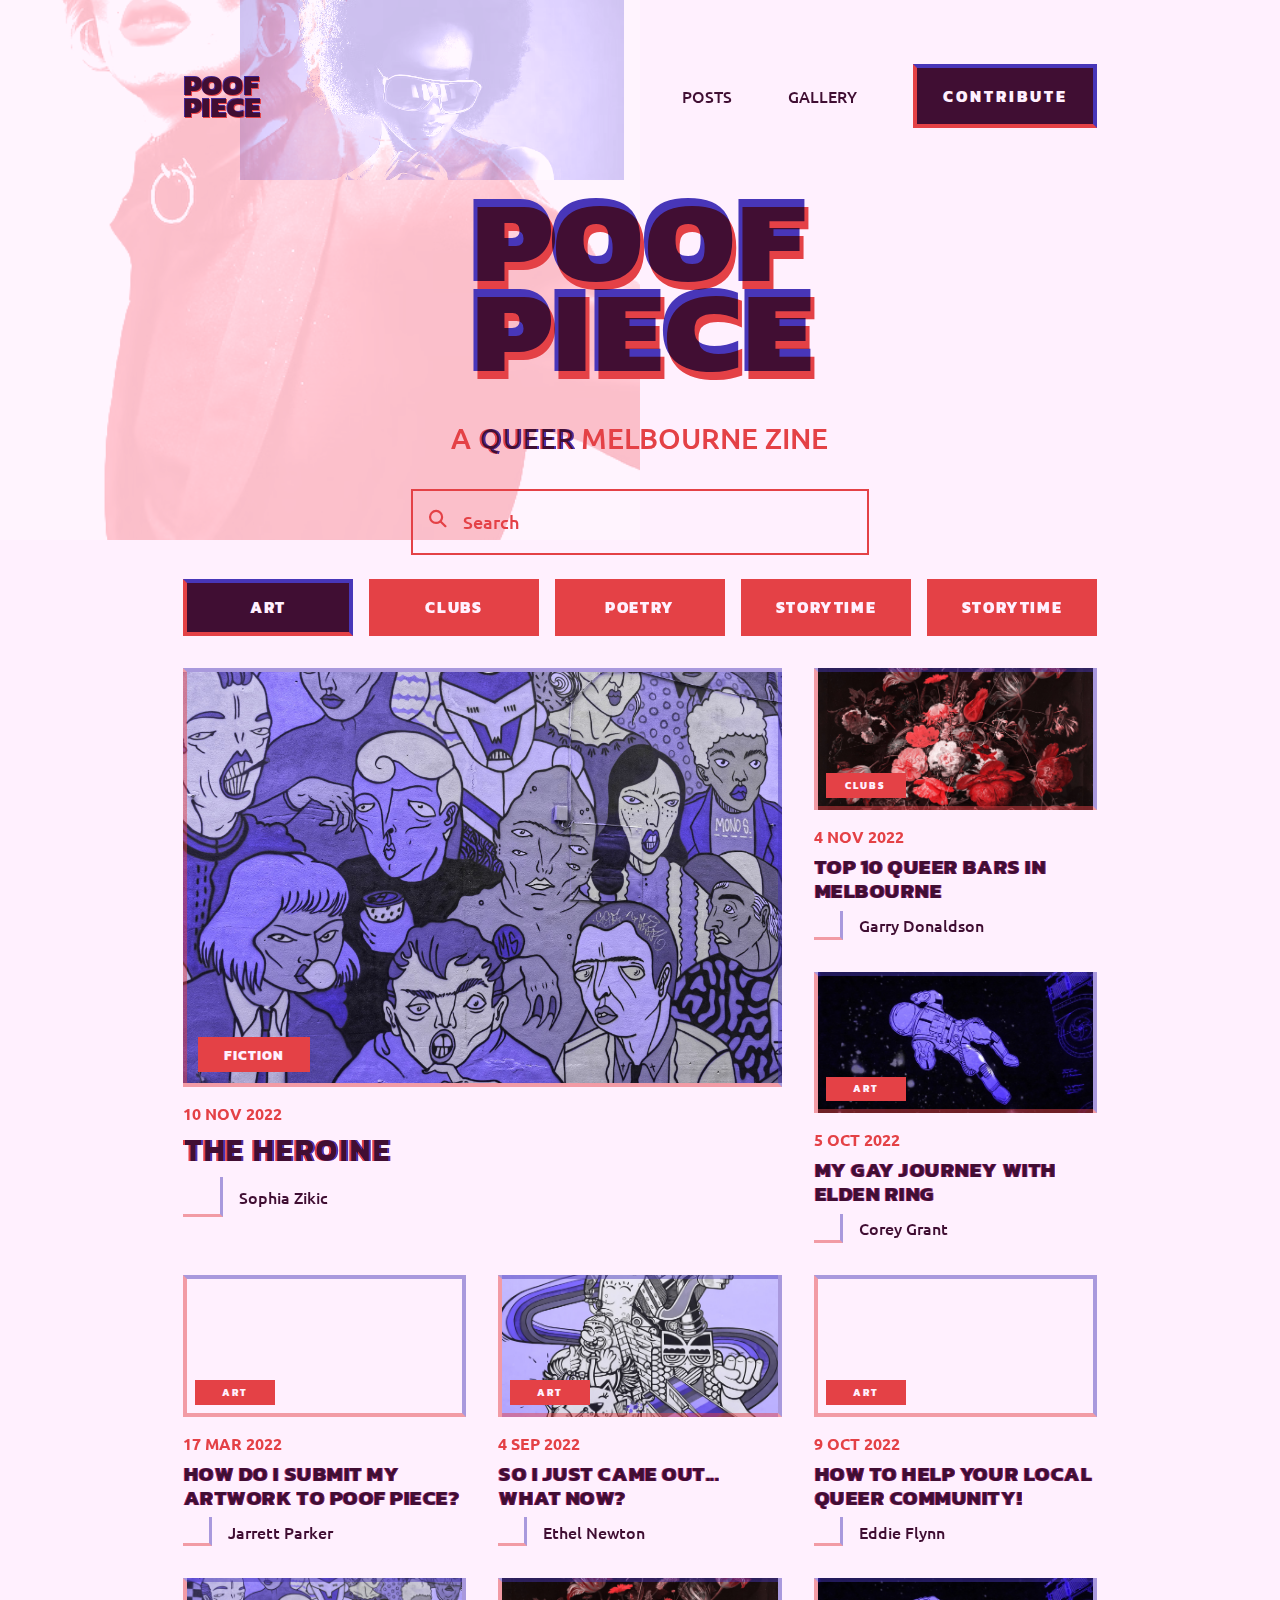
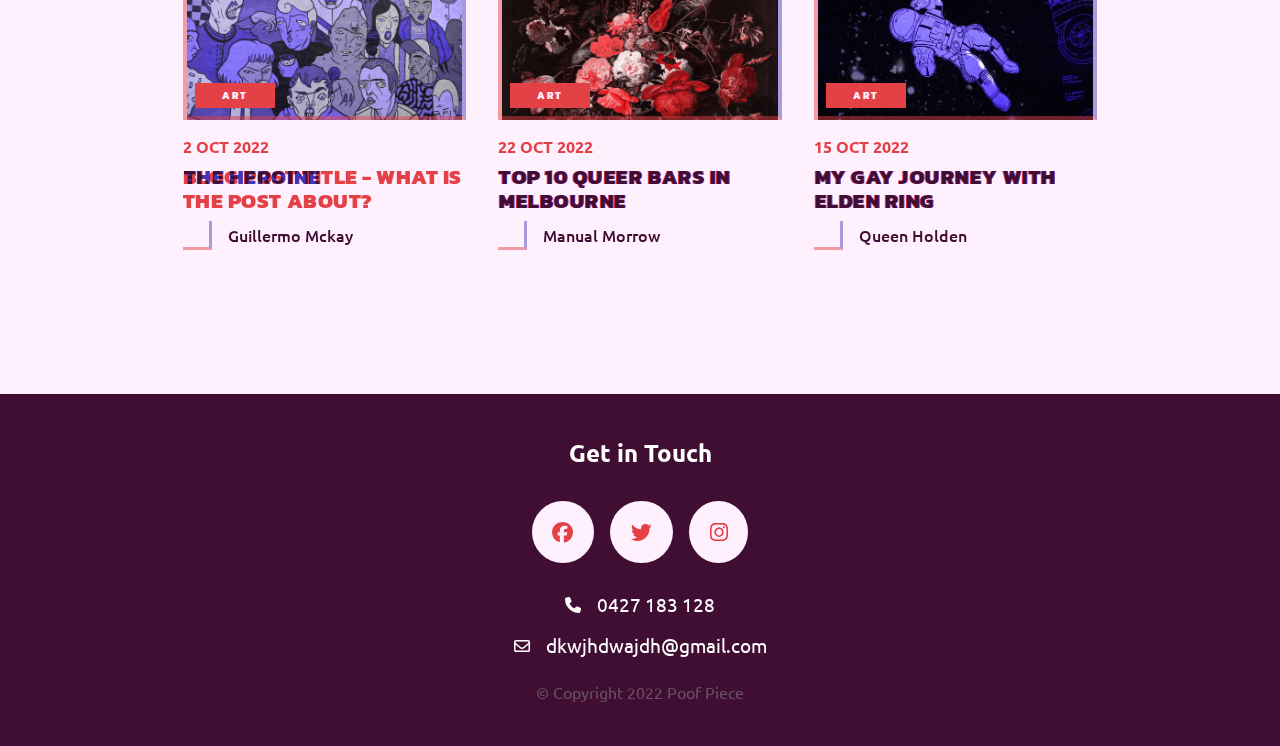
==== commit de4d13b1: "adding footer and adding text to blog post" ====
--- a/index.html
+++ b/index.html
@@ -114,13 +114,13 @@
             <!-- start of blog post -->
             <a href="/blog-post.html" class="blog-post flex highlight-post article-1" id="article-1">
                 <div class="post-image">
-                    <div class="blog-post-tag">art</div>
-                </div>
-                <p class="blog-date">7 OCT 2022</p>
-                <h3 class="blog-post-title">Blog post title - what is the post about?</h3>
+                    <div class="blog-post-tag">FICTION</div>
+                </div>
+                <p class="blog-date">10 NOV 2022</p>
+                <h3 class="blog-post-title">The Heroine</h3>
                 <div class="post-author flex">
                     <div class="author-image light-colour-border" id="author-1"></div>
-                    <p class="author-name">Abe Harrison</p>
+                    <p class="author-name">Sophia Zikic</p>
                 </div>
 
             </a>
@@ -251,13 +251,39 @@
         </section>
 
 
-
-
-
-
-
     </main>
 
+    <!-- start of footer -->
+    <footer class="footer">
+        <div class="footer-content">
+            <h3>Get in Touch</h3>
+            <div class="social-media-links">
+                <a class="social-media-link">
+                    <i class="fa-brands fa-facebook"></i>
+                </a>
+                <a class="social-media-link">
+                    <i class="fa-brands fa-twitter"></i>
+                </a>
+                <a class="social-media-link">
+                    <i class="fa-brands fa-instagram"></i>
+                </a>       
+            </div>
+            <div class="contact-info">
+                <i class="fa-solid fa-phone"></i>
+                <p>0427 183 128</p>
+            </div>
+            <div class="contact-info">
+                <i class="fa-regular fa-envelope"></i>
+                <p>dkwjhdwajdh@gmail.com</p>
+            </div>
+            <p class="copyright">© Copyright 2022 Poof Piece</p>
+
+        </div>
+        
+
+    </footer>
+    <!-- end of footer -->
+
     
     
     
--- a/styles.css
+++ b/styles.css
@@ -669,7 +669,7 @@
 }
 
 .article-1 .blog-post-title::after {
-    content: 'Blog post title - what is the post about?';
+    content: 'The Heroine';
 }
 
 .article-2 .post-image {
@@ -1306,7 +1306,7 @@
 
 .blog-post-page h1::after {
     position: absolute;
-    content: 'ARTICLE TITLE ARTICLE ARTICLE ARTICLE';
+    content: 'THE HEROINE';
     top: 1px;
     left: 1px;
     color: var(--purple);
@@ -1429,3 +1429,153 @@
     
     
 }
+
+/* ================= FOOTER =================*/
+
+/* Mobile size */
+
+
+
+.footer {
+    background-color: var(--dark-purple);
+    color: white;
+    bottom: 0;
+    width: 100%;
+    height: 22rem;            /* Footer height */
+    display: flex;
+    flex-direction: column;
+    align-items: center;
+    margin-top: 5rem;
+  }
+
+  .footer-content {
+    display: flex;
+    flex-direction: column;
+    justify-content: center;
+    align-items: center;
+    height: 100%;
+    width: 100%;
+  }
+
+  .footer-content h3 {
+    margin-bottom: 2rem;
+    font-size: 1.3rem;
+    font-family: 'Ubuntu', sans-serif;
+  }
+
+  .social-media-links {
+    display: flex;
+    gap: 0.7rem;
+    margin-bottom: 1.3rem;
+  }
+
+  .social-media-link:hover {
+    cursor: pointer;
+  }
+
+  .social-media-link i:hover {
+    transform: scale(var(--scale));
+    background-color: rgb(223, 223, 223);
+
+  }
+
+  .social-media-link i {
+    color: var(--red);
+    background-color: var(--light-pink);
+    padding: 1rem;
+    border-radius: 100%;
+    font-size: 1.2rem;
+    transition: var(--transition);
+  }
+
+  .contact-infos {
+    display: flex;
+    gap: 1rem;
+    align-items: center;
+    flex-direction: column;
+    margin-top: 2rem;
+    font-size: 1.1rem;
+    margin-bottom: 2rem;
+  }
+
+  .contact-info {
+    display: flex;
+    gap: 1rem;
+  }
+
+  .copyright {
+    color: #939393;
+    opacity: 0.5;
+    margin-top: 1rem;
+  }
+
+  .contact-info {
+    display: flex;
+    gap: 1rem;
+    margin: 0.5rem;
+    align-items: center;
+  }
+
+  .contact-info p {
+    font-weight: 400;
+    font-size: 1.2rem;
+  }
+
+  /* Tablet size */
+@media screen and (min-width: 768px) {
+
+    .social-media-link i {
+        padding: 1.3rem;
+        font-size: 1.3rem;
+      }
+
+    .contact-infos {
+        font-size: 1.3rem;
+    }
+
+    .footer-content h3 {
+        font-size: 1.5rem;
+    }
+
+    .social-media-links {
+        gap: 1rem;
+    }
+
+}
+
+/* Desktop size */
+@media screen and (min-width: 1200px) {
+
+}
+
+.field-icon {
+    position: absolute;
+    top: 15px;
+    right: 15px;
+}
+
+.eye-preview-container {
+    position: relative;
+    display: inline-block;
+}
+
+
+/* Edit Footer Page */
+.footers-edit {
+    width: 100%;
+}
+
+.footer-inputs {
+    display: grid;
+    grid-template-columns: 1fr 1fr;
+    gap: 2rem;
+}
+
+.footer-input-box {
+    margin-bottom: 0rem;
+}
+
+.footer-input i {
+    margin-right: 0.5rem;
+    font-size: 1.2rem;
+}
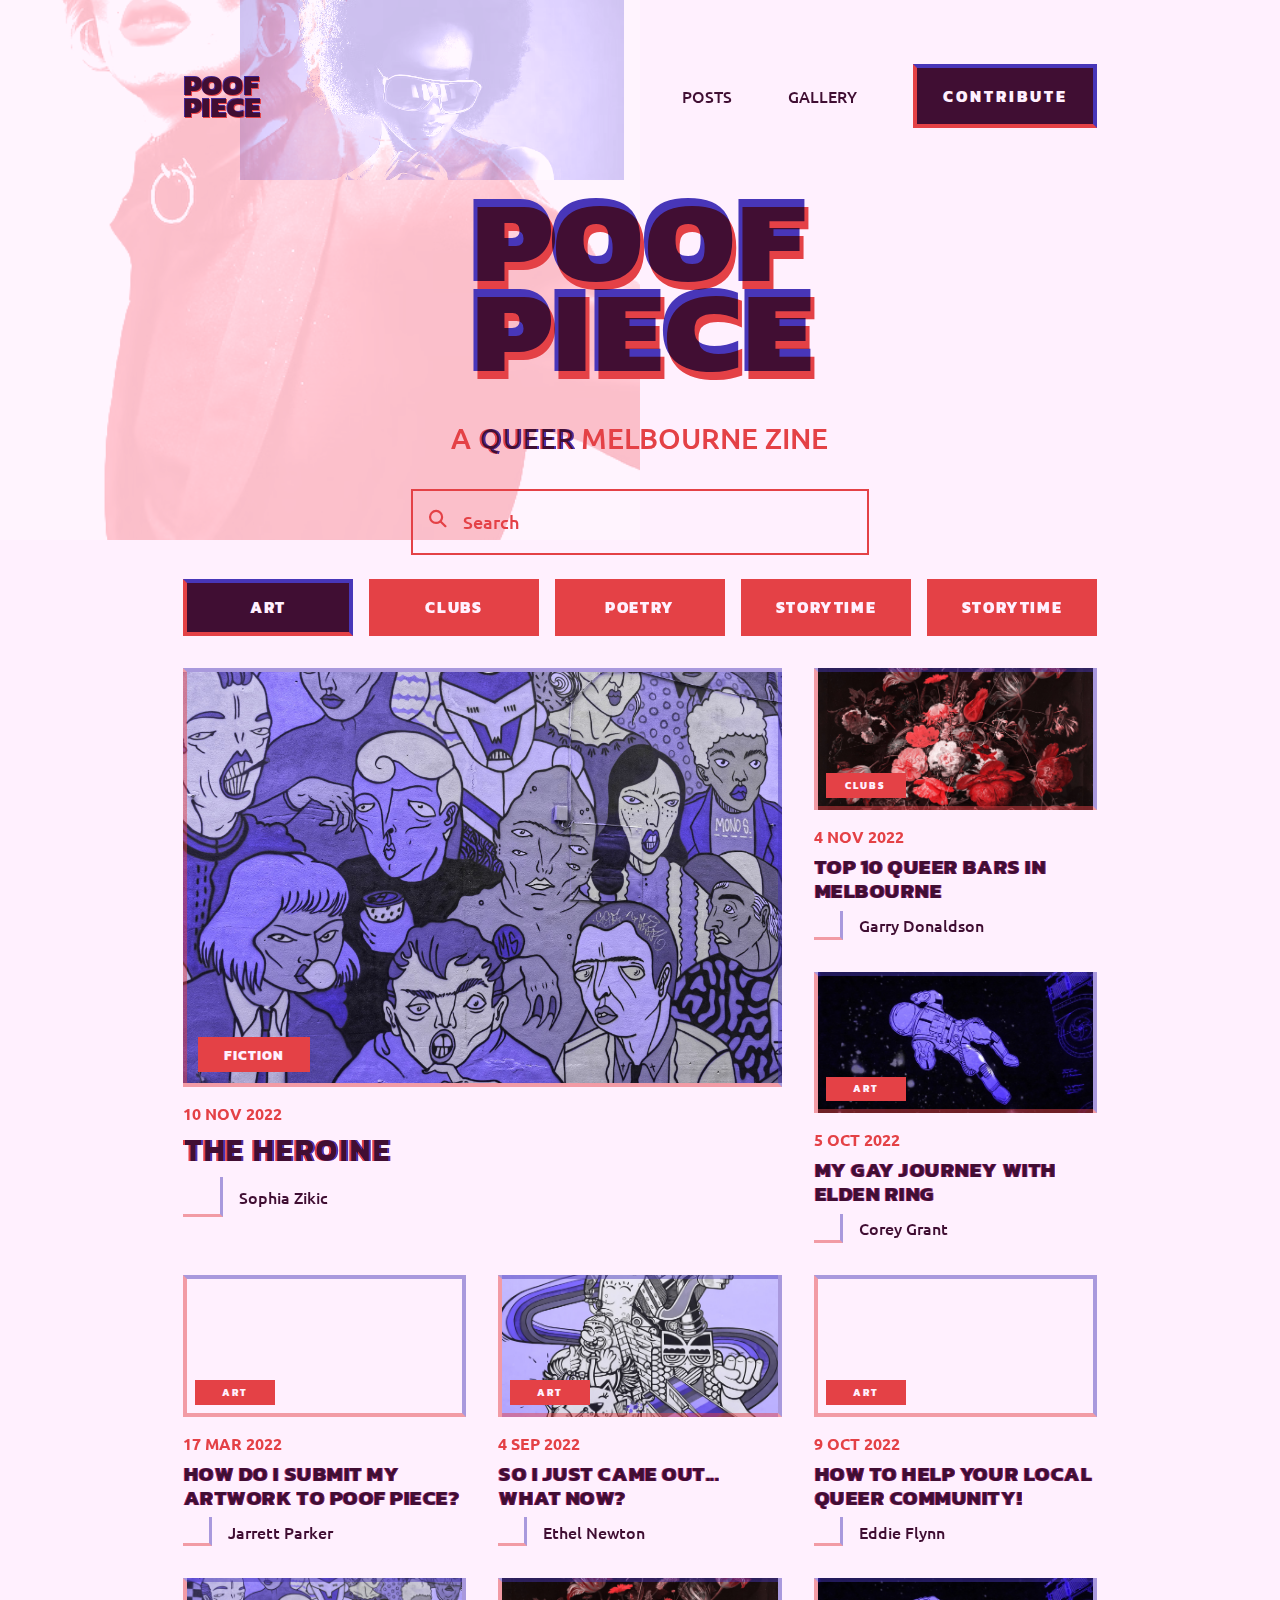
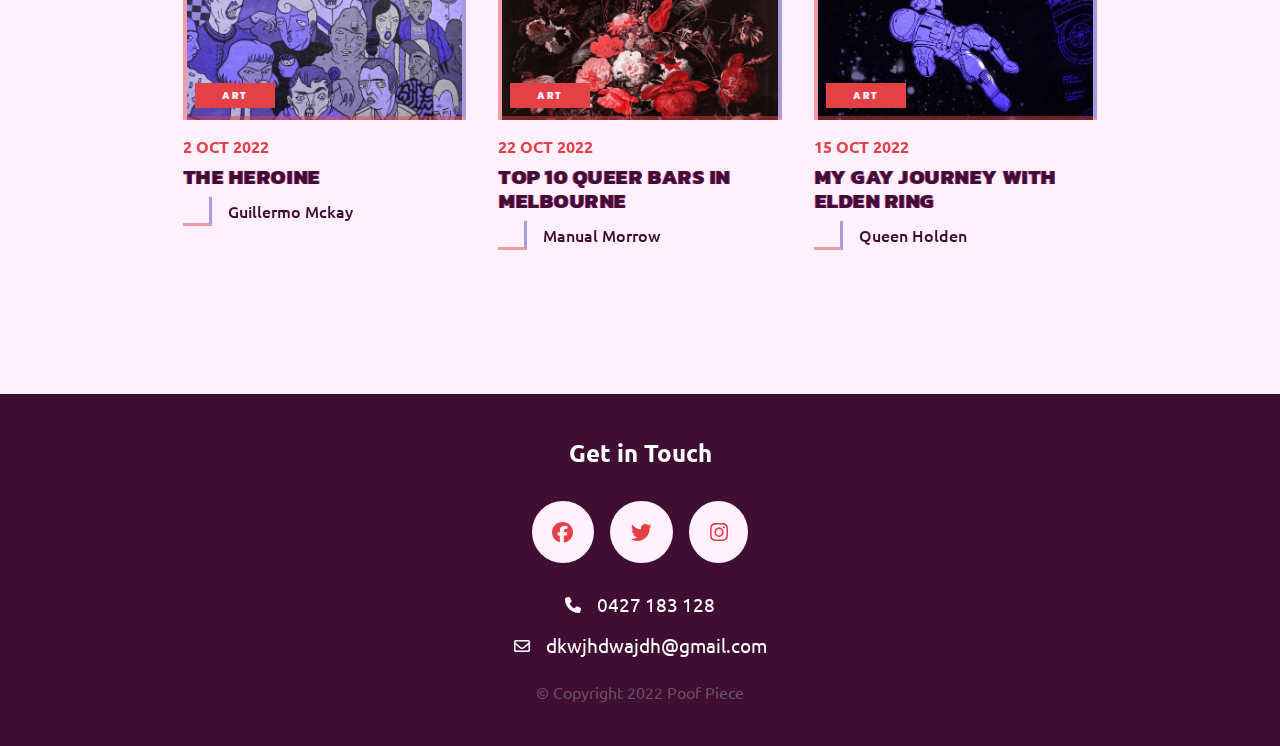
==== commit c5e21c94: "fixing glitch" ====
--- a/index.html
+++ b/index.html
@@ -207,7 +207,7 @@
                     <div class="blog-post-tag">art</div>
                 </div>
                 <p class="blog-date">2 OCT 2022</p>
-                <h3 class="blog-post-title">Blog post title - what is the post about?</h3>
+                <h3 class="blog-post-title">THE HEROINE</h3>
                 <div class="post-author flex">
                     <div class="author-image light-colour-border" id="author-7"></div>
                     <p class="author-name">Guillermo Mckay</p>
